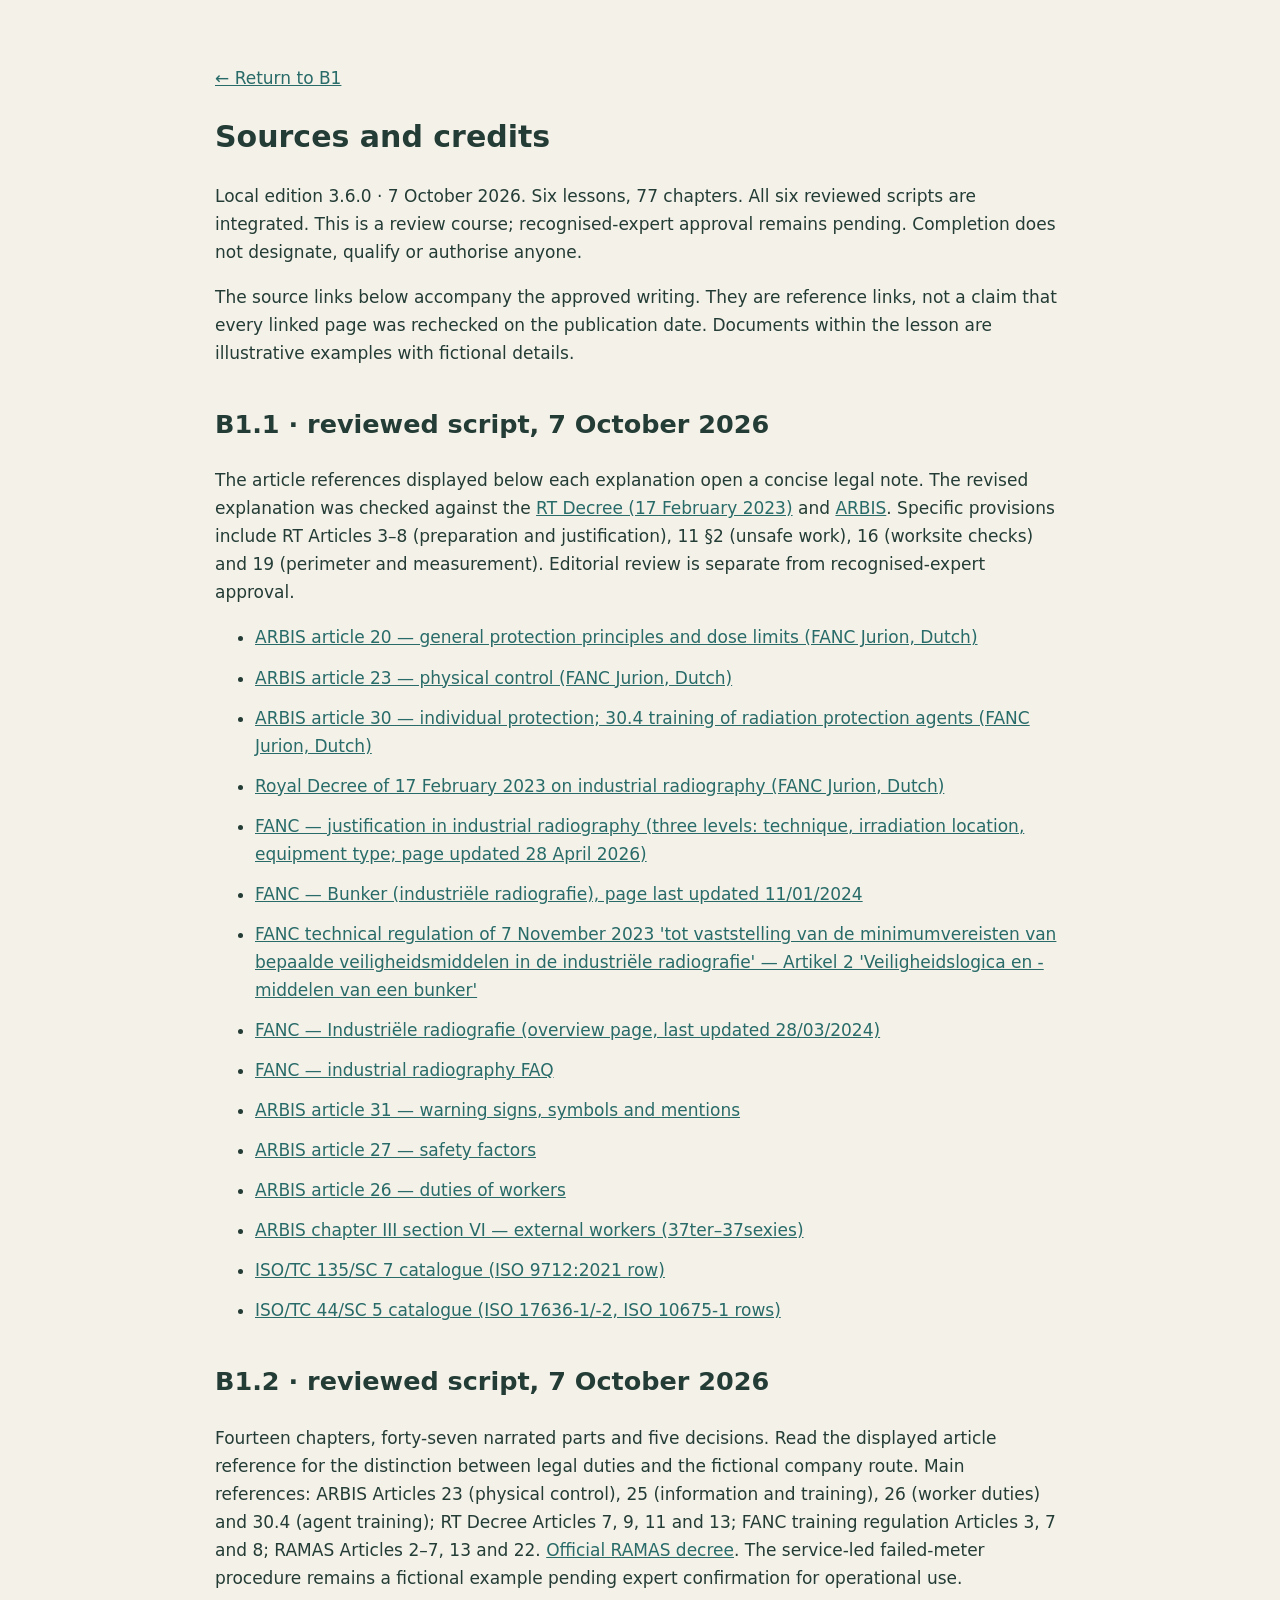
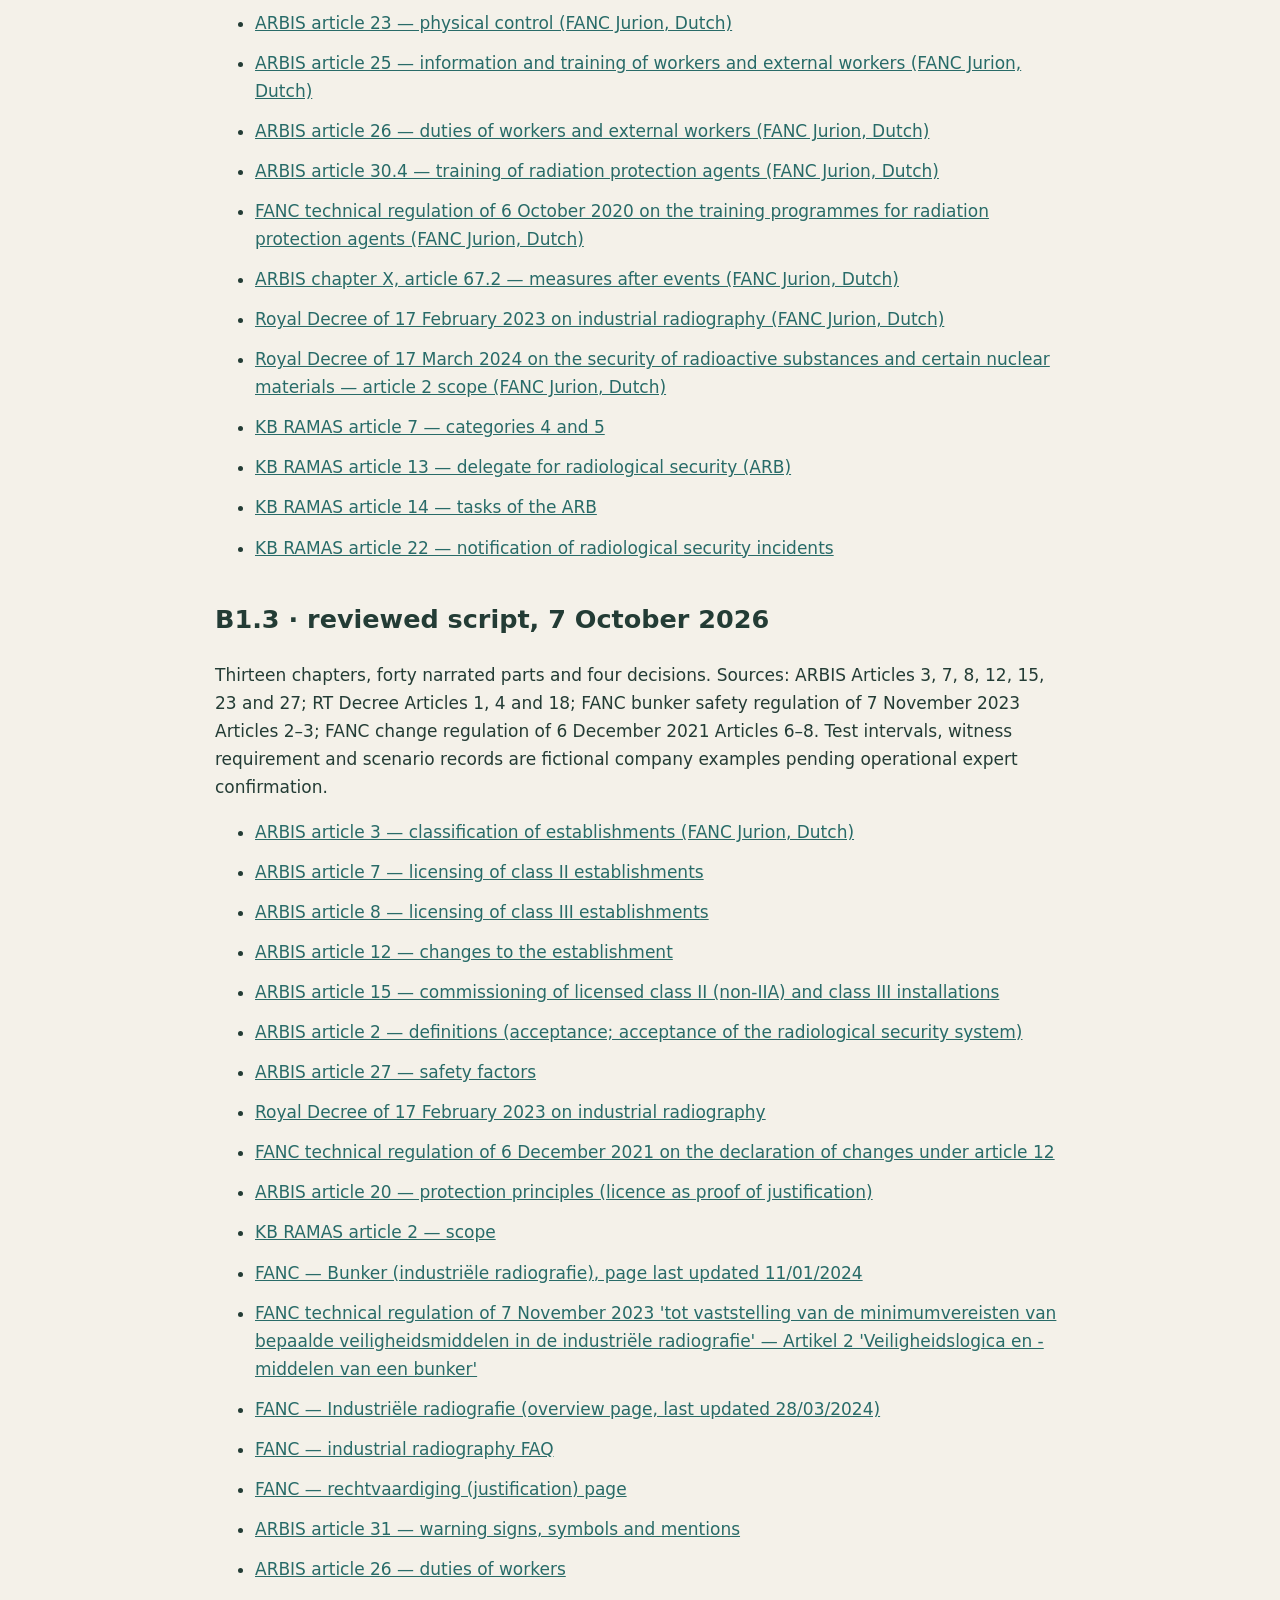
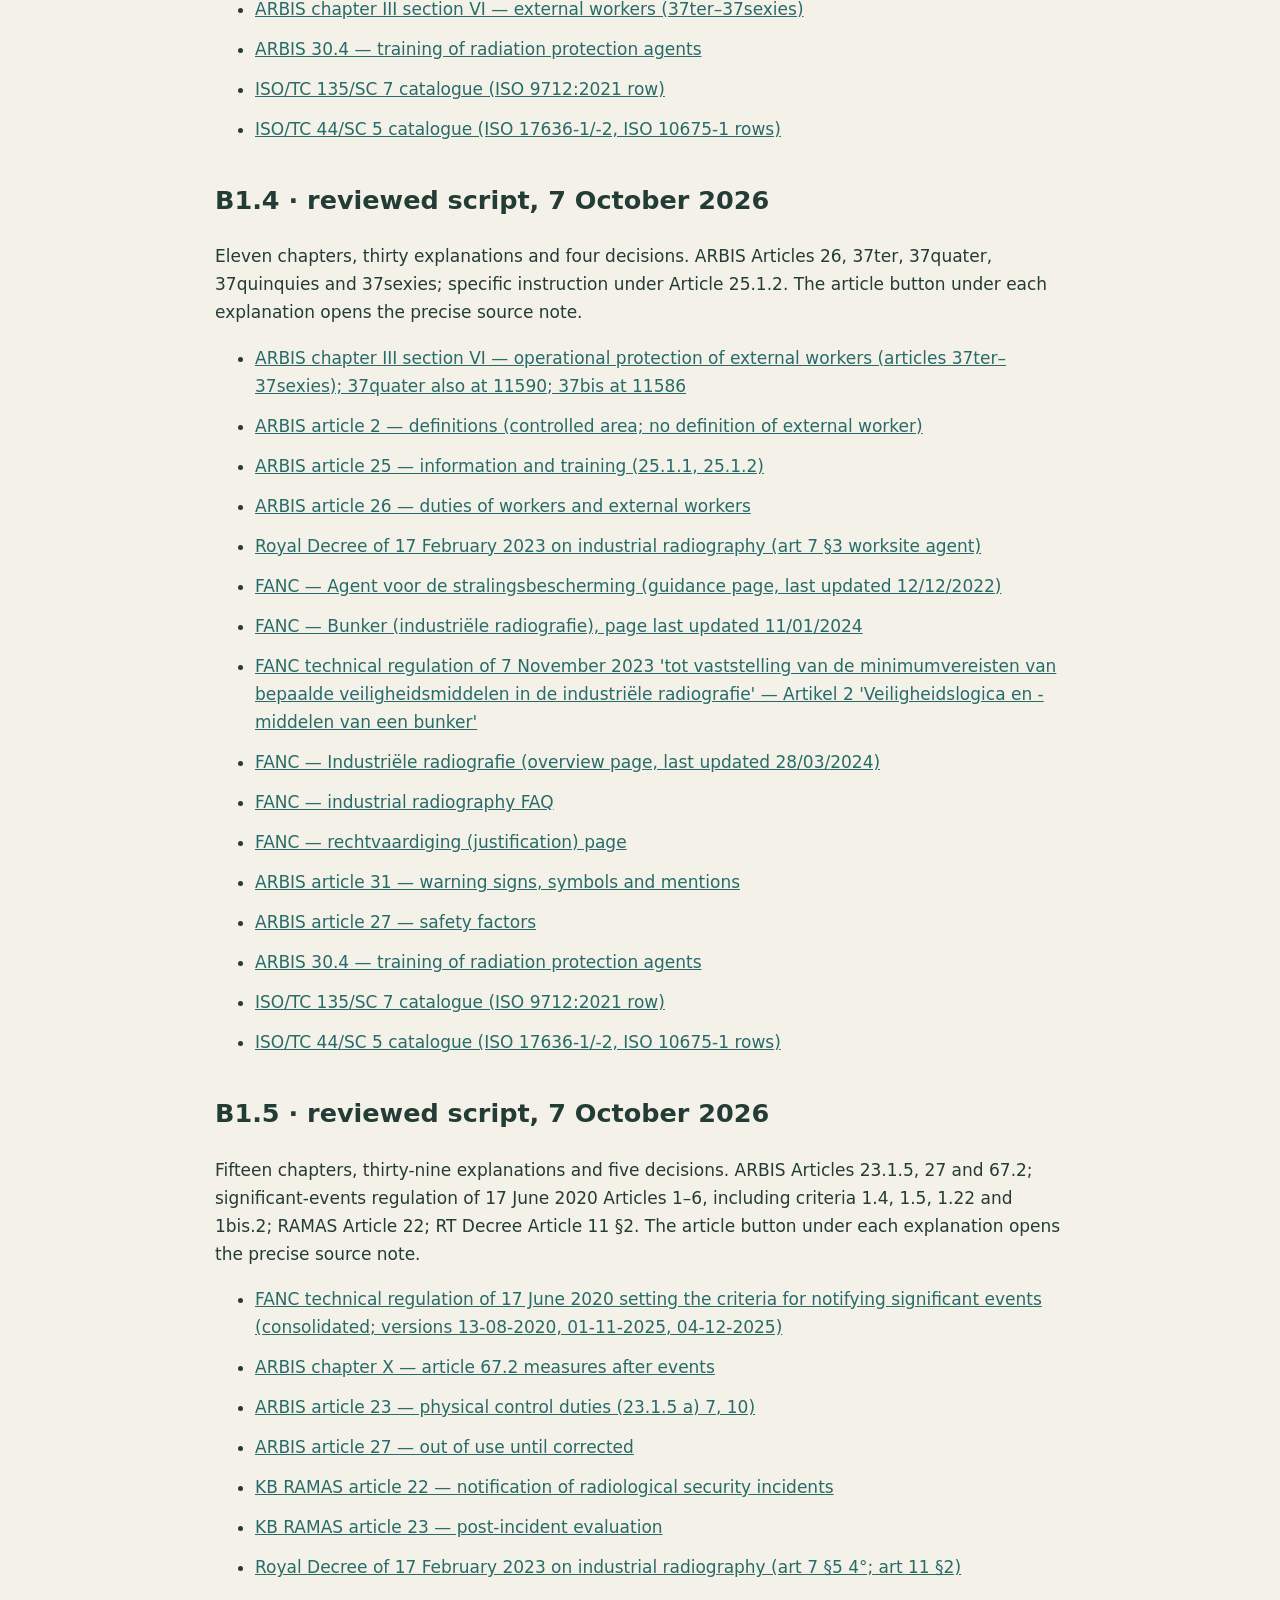
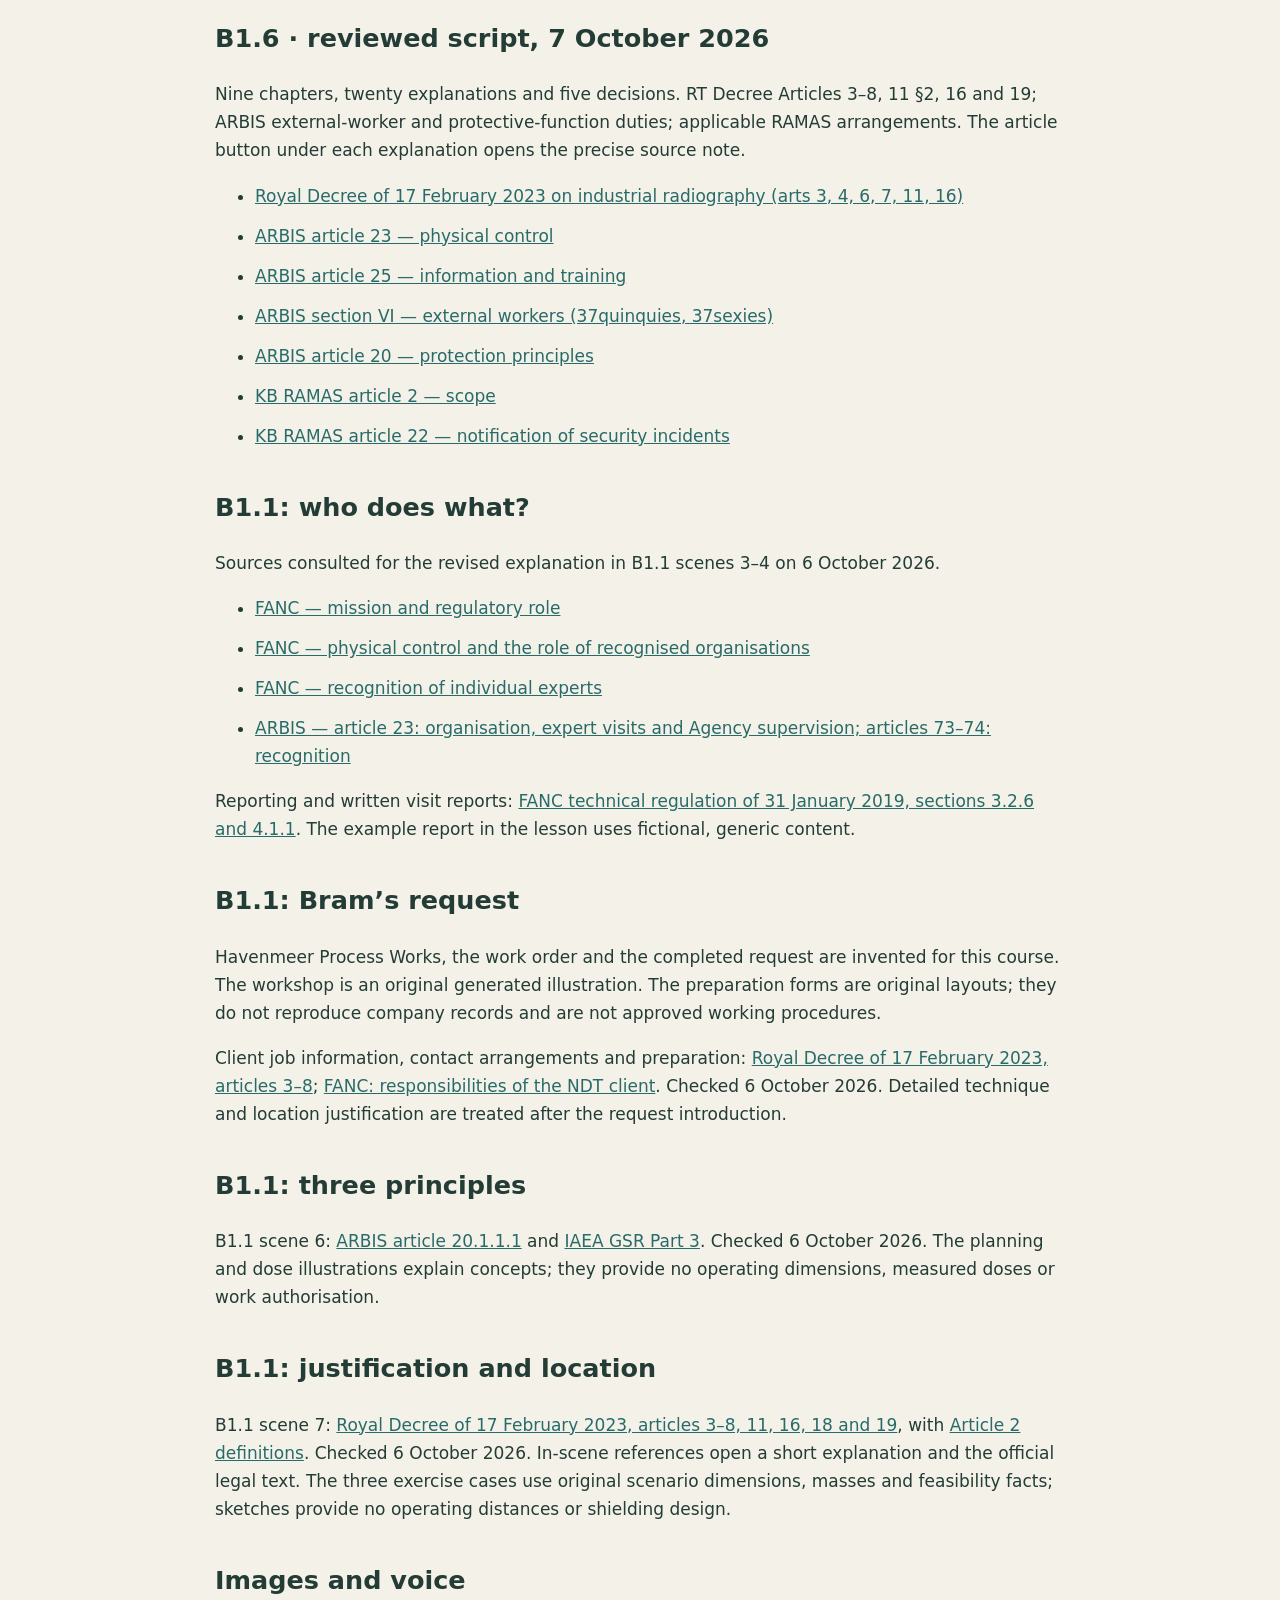
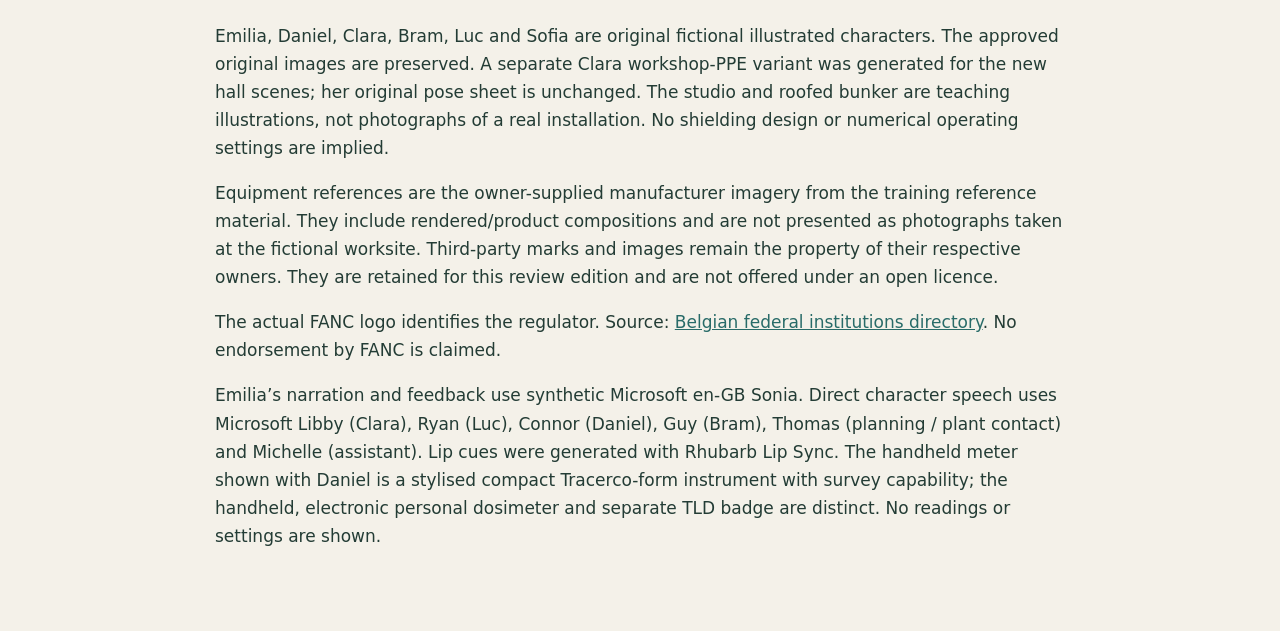
==== full-b1/sources.html @ 3a4ae995 "Publish reviewed lesson B1.1 (3.6.0-b1-reviewed-2026-10-07) with responsive player fixes and documen" ====
<!doctype html><html lang="en"><meta charset="utf-8"><meta name="viewport" content="width=device-width,initial-scale=1"><title>B1 · Sources and credits</title><style>body{font:17px/1.65 system-ui;color:#233c35;background:#f4f1e9;max-width:850px;margin:40px auto;padding:24px}a{color:#286b68}h1{font-size:30px}h2{margin-top:36px}li{margin:12px 0}</style><a href="index.html">← Return to B1</a><h1>Sources and credits</h1><p>Local edition 3.6.0 · 7 October 2026. Six lessons, 77 chapters. All six reviewed scripts are integrated. This is a review course; recognised-expert approval remains pending. Completion does not designate, qualify or authorise anyone.</p><p>The source links below accompany the approved writing. They are reference links, not a claim that every linked page was rechecked on the publication date. Documents within the lesson are illustrative examples with fictional details.</p><h2>B1.1 · reviewed script, 7 October 2026</h2><p>The article references displayed below each explanation open a concise legal note. The revised explanation was checked against the <a href="https://www.jurion.fanc.fgov.be/jurdb-consult/plainWettekstServlet?lang=nl&amp;wettekstId=32765">RT Decree (17 February 2023)</a> and <a href="https://www.jurion.fanc.fgov.be/jurdb-consult/plainWettekstServlet?lang=nl&amp;wettekstId=7460">ARBIS</a>. Specific provisions include RT Articles 3–8 (preparation and justification), 11 §2 (unsafe work), 16 (worksite checks) and 19 (perimeter and measurement). Editorial review is separate from recognised-expert approval.</p><ul><li><a href="https://www.jurion.fanc.fgov.be/jurdb-consult/plainWettekstServlet?lang=nl&amp;wettekstId=11565">ARBIS article 20 — general protection principles and dose limits (FANC Jurion, Dutch)</a></li><li><a href="https://www.jurion.fanc.fgov.be/jurdb-consult/plainWettekstServlet?lang=nl&amp;wettekstId=11569">ARBIS article 23 — physical control (FANC Jurion, Dutch)</a></li><li><a href="https://www.jurion.fanc.fgov.be/jurdb-consult/plainWettekstServlet?lang=nl&amp;wettekstId=11577">ARBIS article 30 — individual protection; 30.4 training of radiation protection agents (FANC Jurion, Dutch)</a></li><li><a href="https://www.jurion.fanc.fgov.be/jurdb-consult/plainWettekstServlet?lang=nl&amp;wettekstId=32765">Royal Decree of 17 February 2023 on industrial radiography (FANC Jurion, Dutch)</a></li><li><a href="https://fanc.fgov.be/nl/professionals/industriele-activiteiten/industriele-radiografie/rechtvaardiging">FANC — justification in industrial radiography (three levels: technique, irradiation location, equipment type; page updated 28 April 2026)</a></li><li><a href="https://fanc.fgov.be/nl/professionals/industriele-activiteiten/industriele-radiografie/bunker">FANC — Bunker (industriële radiografie), page last updated 11/01/2024</a></li><li><a href="https://www.jurion.fanc.fgov.be/jurdb-consult/plainWettekstServlet?lang=nl&amp;wettekstId=33444">FANC technical regulation of 7 November 2023 &#x27;tot vaststelling van de minimumvereisten van bepaalde veiligheidsmiddelen in de industriële radiografie&#x27; — Artikel 2 &#x27;Veiligheidslogica en -middelen van een bunker&#x27;</a></li><li><a href="https://fanc.fgov.be/nl/professionals/industriele-activiteiten/industriele-radiografie">FANC — Industriële radiografie (overview page, last updated 28/03/2024)</a></li><li><a href="https://fanc.fgov.be/nl/professionals/industriele-activiteiten/industriele-radiografie/faq">FANC — industrial radiography FAQ</a></li><li><a href="https://www.jurion.fanc.fgov.be/jurdb-consult/plainWettekstServlet?lang=nl&amp;wettekstId=11578">ARBIS article 31 — warning signs, symbols and mentions</a></li><li><a href="https://www.jurion.fanc.fgov.be/jurdb-consult/plainWettekstServlet?lang=nl&amp;wettekstId=11574">ARBIS article 27 — safety factors</a></li><li><a href="https://www.jurion.fanc.fgov.be/jurdb-consult/plainWettekstServlet?lang=nl&amp;wettekstId=11572">ARBIS article 26 — duties of workers</a></li><li><a href="https://www.jurion.fanc.fgov.be/jurdb-consult/plainWettekstServlet?lang=nl&amp;wettekstId=11588">ARBIS chapter III section VI — external workers (37ter–37sexies)</a></li><li><a href="https://www.iso.org/contents/data/committee/05/24/52432/x/catalogue/p/1/u/0/w/0/d/0">ISO/TC 135/SC 7 catalogue (ISO 9712:2021 row)</a></li><li><a href="https://www.iso.org/contents/data/committee/04/86/48620/x/catalogue/p/1/u/0/w/0/d/0">ISO/TC 44/SC 5 catalogue (ISO 17636-1/-2, ISO 10675-1 rows)</a></li></ul><h2>B1.2 · reviewed script, 7 October 2026</h2><p>Fourteen chapters, forty-seven narrated parts and five decisions. Read the displayed article reference for the distinction between legal duties and the fictional company route. Main references: ARBIS Articles 23 (physical control), 25 (information and training), 26 (worker duties) and 30.4 (agent training); RT Decree Articles 7, 9, 11 and 13; FANC training regulation Articles 3, 7 and 8; RAMAS Articles 2–7, 13 and 22. <a href="https://fanc.fgov.be/nl/documents/kb-ramas">Official RAMAS decree</a>. The service-led failed-meter procedure remains a fictional example pending expert confirmation for operational use.</p><ul><li><a href="https://www.jurion.fanc.fgov.be/jurdb-consult/plainWettekstServlet?lang=nl&amp;wettekstId=11569">ARBIS article 23 — physical control (FANC Jurion, Dutch)</a></li><li><a href="https://www.jurion.fanc.fgov.be/jurdb-consult/plainWettekstServlet?lang=nl&amp;wettekstId=11571">ARBIS article 25 — information and training of workers and external workers (FANC Jurion, Dutch)</a></li><li><a href="https://www.jurion.fanc.fgov.be/jurdb-consult/plainWettekstServlet?lang=nl&amp;wettekstId=11572">ARBIS article 26 — duties of workers and external workers (FANC Jurion, Dutch)</a></li><li><a href="https://www.jurion.fanc.fgov.be/jurdb-consult/plainWettekstServlet?lang=nl&amp;wettekstId=11577">ARBIS article 30.4 — training of radiation protection agents (FANC Jurion, Dutch)</a></li><li><a href="https://www.jurion.fanc.fgov.be/jurdb-consult/plainWettekstServlet?lang=nl&amp;wettekstId=28748">FANC technical regulation of 6 October 2020 on the training programmes for radiation protection agents (FANC Jurion, Dutch)</a></li><li><a href="https://www.jurion.fanc.fgov.be/jurdb-consult/plainWettekstServlet?lang=nl&amp;wettekstId=11630">ARBIS chapter X, article 67.2 — measures after events (FANC Jurion, Dutch)</a></li><li><a href="https://www.jurion.fanc.fgov.be/jurdb-consult/plainWettekstServlet?lang=nl&amp;wettekstId=32765">Royal Decree of 17 February 2023 on industrial radiography (FANC Jurion, Dutch)</a></li><li><a href="https://www.jurion.fanc.fgov.be/jurdb-consult/plainWettekstServlet?lang=nl&amp;wettekstId=33947">Royal Decree of 17 March 2024 on the security of radioactive substances and certain nuclear materials — article 2 scope (FANC Jurion, Dutch)</a></li><li><a href="https://www.jurion.fanc.fgov.be/jurdb-consult/plainWettekstServlet?lang=nl&amp;wettekstId=33954">KB RAMAS article 7 — categories 4 and 5</a></li><li><a href="https://www.jurion.fanc.fgov.be/jurdb-consult/plainWettekstServlet?lang=nl&amp;wettekstId=33961">KB RAMAS article 13 — delegate for radiological security (ARB)</a></li><li><a href="https://www.jurion.fanc.fgov.be/jurdb-consult/plainWettekstServlet?lang=nl&amp;wettekstId=33962">KB RAMAS article 14 — tasks of the ARB</a></li><li><a href="https://www.jurion.fanc.fgov.be/jurdb-consult/plainWettekstServlet?lang=nl&amp;wettekstId=33970">KB RAMAS article 22 — notification of radiological security incidents</a></li></ul><h2>B1.3 · reviewed script, 7 October 2026</h2><p>Thirteen chapters, forty narrated parts and four decisions. Sources: ARBIS Articles 3, 7, 8, 12, 15, 23 and 27; RT Decree Articles 1, 4 and 18; FANC bunker safety regulation of 7 November 2023 Articles 2–3; FANC change regulation of 6 December 2021 Articles 6–8. Test intervals, witness requirement and scenario records are fictional company examples pending operational expert confirmation.</p><ul><li><a href="https://www.jurion.fanc.fgov.be/jurdb-consult/plainWettekstServlet?lang=nl&amp;wettekstId=11544">ARBIS article 3 — classification of establishments (FANC Jurion, Dutch)</a></li><li><a href="https://www.jurion.fanc.fgov.be/jurdb-consult/plainWettekstServlet?lang=nl&amp;wettekstId=11550">ARBIS article 7 — licensing of class II establishments</a></li><li><a href="https://www.jurion.fanc.fgov.be/jurdb-consult/plainWettekstServlet?lang=nl&amp;wettekstId=11551">ARBIS article 8 — licensing of class III establishments</a></li><li><a href="https://www.jurion.fanc.fgov.be/jurdb-consult/plainWettekstServlet?lang=nl&amp;wettekstId=11555">ARBIS article 12 — changes to the establishment</a></li><li><a href="https://www.jurion.fanc.fgov.be/jurdb-consult/plainWettekstServlet?lang=nl&amp;wettekstId=11558">ARBIS article 15 — commissioning of licensed class II (non-IIA) and class III installations</a></li><li><a href="https://www.jurion.fanc.fgov.be/jurdb-consult/plainWettekstServlet?lang=nl&amp;wettekstId=7460">ARBIS article 2 — definitions (acceptance; acceptance of the radiological security system)</a></li><li><a href="https://www.jurion.fanc.fgov.be/jurdb-consult/plainWettekstServlet?lang=nl&amp;wettekstId=11574">ARBIS article 27 — safety factors</a></li><li><a href="https://www.jurion.fanc.fgov.be/jurdb-consult/plainWettekstServlet?lang=nl&amp;wettekstId=32765">Royal Decree of 17 February 2023 on industrial radiography</a></li><li><a href="https://www.jurion.fanc.fgov.be/jurdb-consult/plainWettekstServlet?lang=nl&amp;wettekstId=29855">FANC technical regulation of 6 December 2021 on the declaration of changes under article 12</a></li><li><a href="https://www.jurion.fanc.fgov.be/jurdb-consult/plainWettekstServlet?lang=nl&amp;wettekstId=11565">ARBIS article 20 — protection principles (licence as proof of justification)</a></li><li><a href="https://www.jurion.fanc.fgov.be/jurdb-consult/plainWettekstServlet?lang=nl&amp;wettekstId=33947">KB RAMAS article 2 — scope</a></li><li><a href="https://fanc.fgov.be/nl/professionals/industriele-activiteiten/industriele-radiografie/bunker">FANC — Bunker (industriële radiografie), page last updated 11/01/2024</a></li><li><a href="https://www.jurion.fanc.fgov.be/jurdb-consult/plainWettekstServlet?lang=nl&amp;wettekstId=33444">FANC technical regulation of 7 November 2023 &#x27;tot vaststelling van de minimumvereisten van bepaalde veiligheidsmiddelen in de industriële radiografie&#x27; — Artikel 2 &#x27;Veiligheidslogica en -middelen van een bunker&#x27;</a></li><li><a href="https://fanc.fgov.be/nl/professionals/industriele-activiteiten/industriele-radiografie">FANC — Industriële radiografie (overview page, last updated 28/03/2024)</a></li><li><a href="https://fanc.fgov.be/nl/professionals/industriele-activiteiten/industriele-radiografie/faq">FANC — industrial radiography FAQ</a></li><li><a href="https://fanc.fgov.be/nl/professionals/industriele-activiteiten/industriele-radiografie/rechtvaardiging">FANC — rechtvaardiging (justification) page</a></li><li><a href="https://www.jurion.fanc.fgov.be/jurdb-consult/plainWettekstServlet?lang=nl&amp;wettekstId=11578">ARBIS article 31 — warning signs, symbols and mentions</a></li><li><a href="https://www.jurion.fanc.fgov.be/jurdb-consult/plainWettekstServlet?lang=nl&amp;wettekstId=11572">ARBIS article 26 — duties of workers</a></li><li><a href="https://www.jurion.fanc.fgov.be/jurdb-consult/plainWettekstServlet?lang=nl&amp;wettekstId=11588">ARBIS chapter III section VI — external workers (37ter–37sexies)</a></li><li><a href="https://www.jurion.fanc.fgov.be/jurdb-consult/plainWettekstServlet?lang=nl&amp;wettekstId=11577">ARBIS 30.4 — training of radiation protection agents</a></li><li><a href="https://www.iso.org/contents/data/committee/05/24/52432/x/catalogue/p/1/u/0/w/0/d/0">ISO/TC 135/SC 7 catalogue (ISO 9712:2021 row)</a></li><li><a href="https://www.iso.org/contents/data/committee/04/86/48620/x/catalogue/p/1/u/0/w/0/d/0">ISO/TC 44/SC 5 catalogue (ISO 17636-1/-2, ISO 10675-1 rows)</a></li></ul><h2>B1.4 · reviewed script, 7 October 2026</h2><p>Eleven chapters, thirty explanations and four decisions. ARBIS Articles 26, 37ter, 37quater, 37quinquies and 37sexies; specific instruction under Article 25.1.2. The article button under each explanation opens the precise source note.</p><ul><li><a href="https://www.jurion.fanc.fgov.be/jurdb-consult/plainWettekstServlet?lang=nl&amp;wettekstId=11588">ARBIS chapter III section VI — operational protection of external workers (articles 37ter–37sexies); 37quater also at 11590; 37bis at 11586</a></li><li><a href="https://www.jurion.fanc.fgov.be/jurdb-consult/plainWettekstServlet?lang=nl&amp;wettekstId=11542">ARBIS article 2 — definitions (controlled area; no definition of external worker)</a></li><li><a href="https://www.jurion.fanc.fgov.be/jurdb-consult/plainWettekstServlet?lang=nl&amp;wettekstId=11571">ARBIS article 25 — information and training (25.1.1, 25.1.2)</a></li><li><a href="https://www.jurion.fanc.fgov.be/jurdb-consult/plainWettekstServlet?lang=nl&amp;wettekstId=11572">ARBIS article 26 — duties of workers and external workers</a></li><li><a href="https://www.jurion.fanc.fgov.be/jurdb-consult/plainWettekstServlet?lang=nl&amp;wettekstId=32765">Royal Decree of 17 February 2023 on industrial radiography (art 7 §3 worksite agent)</a></li><li><a href="https://fanc.fgov.be/nl/professionals/fysische-controle/agent-voor-de-stralingsbescherming">FANC — Agent voor de stralingsbescherming (guidance page, last updated 12/12/2022)</a></li><li><a href="https://fanc.fgov.be/nl/professionals/industriele-activiteiten/industriele-radiografie/bunker">FANC — Bunker (industriële radiografie), page last updated 11/01/2024</a></li><li><a href="https://www.jurion.fanc.fgov.be/jurdb-consult/plainWettekstServlet?lang=nl&amp;wettekstId=33444">FANC technical regulation of 7 November 2023 &#x27;tot vaststelling van de minimumvereisten van bepaalde veiligheidsmiddelen in de industriële radiografie&#x27; — Artikel 2 &#x27;Veiligheidslogica en -middelen van een bunker&#x27;</a></li><li><a href="https://fanc.fgov.be/nl/professionals/industriele-activiteiten/industriele-radiografie">FANC — Industriële radiografie (overview page, last updated 28/03/2024)</a></li><li><a href="https://fanc.fgov.be/nl/professionals/industriele-activiteiten/industriele-radiografie/faq">FANC — industrial radiography FAQ</a></li><li><a href="https://fanc.fgov.be/nl/professionals/industriele-activiteiten/industriele-radiografie/rechtvaardiging">FANC — rechtvaardiging (justification) page</a></li><li><a href="https://www.jurion.fanc.fgov.be/jurdb-consult/plainWettekstServlet?lang=nl&amp;wettekstId=11578">ARBIS article 31 — warning signs, symbols and mentions</a></li><li><a href="https://www.jurion.fanc.fgov.be/jurdb-consult/plainWettekstServlet?lang=nl&amp;wettekstId=11574">ARBIS article 27 — safety factors</a></li><li><a href="https://www.jurion.fanc.fgov.be/jurdb-consult/plainWettekstServlet?lang=nl&amp;wettekstId=11577">ARBIS 30.4 — training of radiation protection agents</a></li><li><a href="https://www.iso.org/contents/data/committee/05/24/52432/x/catalogue/p/1/u/0/w/0/d/0">ISO/TC 135/SC 7 catalogue (ISO 9712:2021 row)</a></li><li><a href="https://www.iso.org/contents/data/committee/04/86/48620/x/catalogue/p/1/u/0/w/0/d/0">ISO/TC 44/SC 5 catalogue (ISO 17636-1/-2, ISO 10675-1 rows)</a></li></ul><h2>B1.5 · reviewed script, 7 October 2026</h2><p>Fifteen chapters, thirty-nine explanations and five decisions. ARBIS Articles 23.1.5, 27 and 67.2; significant-events regulation of 17 June 2020 Articles 1–6, including criteria 1.4, 1.5, 1.22 and 1bis.2; RAMAS Article 22; RT Decree Article 11 §2. The article button under each explanation opens the precise source note.</p><ul><li><a href="https://www.jurion.fanc.fgov.be/jurdb-consult/plainWettekstServlet?lang=nl&amp;wettekstId=28646">FANC technical regulation of 17 June 2020 setting the criteria for notifying significant events (consolidated; versions 13-08-2020, 01-11-2025, 04-12-2025)</a></li><li><a href="https://www.jurion.fanc.fgov.be/jurdb-consult/plainWettekstServlet?lang=nl&amp;wettekstId=11630">ARBIS chapter X — article 67.2 measures after events</a></li><li><a href="https://www.jurion.fanc.fgov.be/jurdb-consult/plainWettekstServlet?lang=nl&amp;wettekstId=11569">ARBIS article 23 — physical control duties (23.1.5 a) 7, 10)</a></li><li><a href="https://www.jurion.fanc.fgov.be/jurdb-consult/plainWettekstServlet?lang=nl&amp;wettekstId=11574">ARBIS article 27 — out of use until corrected</a></li><li><a href="https://www.jurion.fanc.fgov.be/jurdb-consult/plainWettekstServlet?lang=nl&amp;wettekstId=33970">KB RAMAS article 22 — notification of radiological security incidents</a></li><li><a href="https://www.jurion.fanc.fgov.be/jurdb-consult/plainWettekstServlet?lang=nl&amp;wettekstId=33971">KB RAMAS article 23 — post-incident evaluation</a></li><li><a href="https://www.jurion.fanc.fgov.be/jurdb-consult/plainWettekstServlet?lang=nl&amp;wettekstId=32765">Royal Decree of 17 February 2023 on industrial radiography (art 7 §5 4°; art 11 §2)</a></li></ul><h2>B1.6 · reviewed script, 7 October 2026</h2><p>Nine chapters, twenty explanations and five decisions. RT Decree Articles 3–8, 11 §2, 16 and 19; ARBIS external-worker and protective-function duties; applicable RAMAS arrangements. The article button under each explanation opens the precise source note.</p><ul><li><a href="https://www.jurion.fanc.fgov.be/jurdb-consult/plainWettekstServlet?lang=nl&amp;wettekstId=32765">Royal Decree of 17 February 2023 on industrial radiography (arts 3, 4, 6, 7, 11, 16)</a></li><li><a href="https://www.jurion.fanc.fgov.be/jurdb-consult/plainWettekstServlet?lang=nl&amp;wettekstId=11569">ARBIS article 23 — physical control</a></li><li><a href="https://www.jurion.fanc.fgov.be/jurdb-consult/plainWettekstServlet?lang=nl&amp;wettekstId=11571">ARBIS article 25 — information and training</a></li><li><a href="https://www.jurion.fanc.fgov.be/jurdb-consult/plainWettekstServlet?lang=nl&amp;wettekstId=11588">ARBIS section VI — external workers (37quinquies, 37sexies)</a></li><li><a href="https://www.jurion.fanc.fgov.be/jurdb-consult/plainWettekstServlet?lang=nl&amp;wettekstId=11565">ARBIS article 20 — protection principles</a></li><li><a href="https://www.jurion.fanc.fgov.be/jurdb-consult/plainWettekstServlet?lang=nl&amp;wettekstId=33947">KB RAMAS article 2 — scope</a></li><li><a href="https://www.jurion.fanc.fgov.be/jurdb-consult/plainWettekstServlet?lang=nl&amp;wettekstId=33970">KB RAMAS article 22 — notification of security incidents</a></li></ul><h2>B1.1: who does what?</h2><p>Sources consulted for the revised explanation in B1.1 scenes 3–4 on 6 October 2026.</p><ul><li><a href="https://fanc.fgov.be/nl/over-ons/wie-zijn-wij">FANC — mission and regulatory role</a></li><li><a href="https://fanc.fgov.be/nl/professionals/regelgeving/fysische-controle">FANC — physical control and the role of recognised organisations</a></li><li><a href="https://fanc.fgov.be/nl/professionals/fysische-controle/deskundige-erkend-de-fysische-controle">FANC — recognition of individual experts</a></li><li><a href="https://www.jurion.fanc.fgov.be/jurdb-consult/plainWettekstServlet?lang=nl&amp;wettekstId=7460">ARBIS — article 23: organisation, expert visits and Agency supervision; articles 73–74: recognition</a></li></ul><p>Reporting and written visit reports: <a href="https://www.jurion.fanc.fgov.be/jurdb-consult/plainWettekstServlet?lang=nl&amp;wettekstId=27058">FANC technical regulation of 31 January 2019, sections 3.2.6 and 4.1.1</a>. The example report in the lesson uses fictional, generic content.</p><h2>B1.1: Bram’s request</h2><p>Havenmeer Process Works, the work order and the completed request are invented for this course. The workshop is an original generated illustration. The preparation forms are original layouts; they do not reproduce company records and are not approved working procedures.</p><p>Client job information, contact arrangements and preparation: <a href="https://www.jurion.fanc.fgov.be/jurdb-consult/plainWettekstServlet?lang=nl&amp;wettekstId=32765">Royal Decree of 17 February 2023, articles 3–8</a>; <a href="https://fanc.fgov.be/nl/professionals/industriele-activiteiten/industriele-radiografie/verantwoordelijkheden-van-de-ndo-0">FANC: responsibilities of the NDT client</a>. Checked 6 October 2026. Detailed technique and location justification are treated after the request introduction.</p><h2>B1.1: three principles</h2><p>B1.1 scene 6: <a href="https://www.jurion.fanc.fgov.be/jurdb-consult/plainWettekstServlet?lang=nl&amp;wettekstId=11565">ARBIS article 20.1.1.1</a> and <a href="https://www-pub.iaea.org/MTCD/Publications/PDF/Pub1578_web-57265295.pdf">IAEA GSR Part 3</a>. Checked 6 October 2026. The planning and dose illustrations explain concepts; they provide no operating dimensions, measured doses or work authorisation.</p><h2>B1.1: justification and location</h2><p>B1.1 scene 7: <a href="https://www.jurion.fanc.fgov.be/jurdb-consult/plainWettekstServlet?lang=nl&amp;wettekstId=32769">Royal Decree of 17 February 2023, articles 3–8, 11, 16, 18 and 19</a>, with <a href="https://www.jurion.fanc.fgov.be/jurdb-consult/plainWettekstServlet?lang=nl&amp;wettekstId=32766">Article 2 definitions</a>. Checked 6 October 2026. In-scene references open a short explanation and the official legal text. The three exercise cases use original scenario dimensions, masses and feasibility facts; sketches provide no operating distances or shielding design.</p><h2>Images and voice</h2><p>Emilia, Daniel, Clara, Bram, Luc and Sofia are original fictional illustrated characters. The approved original images are preserved. A separate Clara workshop-PPE variant was generated for the new hall scenes; her original pose sheet is unchanged. The studio and roofed bunker are teaching illustrations, not photographs of a real installation. No shielding design or numerical operating settings are implied.</p><p>Equipment references are the owner-supplied manufacturer imagery from the training reference material. They include rendered/product compositions and are not presented as photographs taken at the fictional worksite. Third-party marks and images remain the property of their respective owners. They are retained for this review edition and are not offered under an open licence.</p><p>The actual FANC logo identifies the regulator. Source: <a href="https://gdpr.belgium.be/nl/federal-institutions/federaal-agentschap-voor-nucleaire-controle">Belgian federal institutions directory</a>. No endorsement by FANC is claimed.</p><p>Emilia’s narration and feedback use synthetic Microsoft en-GB Sonia. Direct character speech uses Microsoft Libby (Clara), Ryan (Luc), Connor (Daniel), Guy (Bram), Thomas (planning / plant contact) and Michelle (assistant). Lip cues were generated with Rhubarb Lip Sync. The handheld meter shown with Daniel is a stylised compact Tracerco-form instrument with survey capability; the handheld, electronic personal dosimeter and separate TLD badge are distinct. No readings or settings are shown.</p></html>
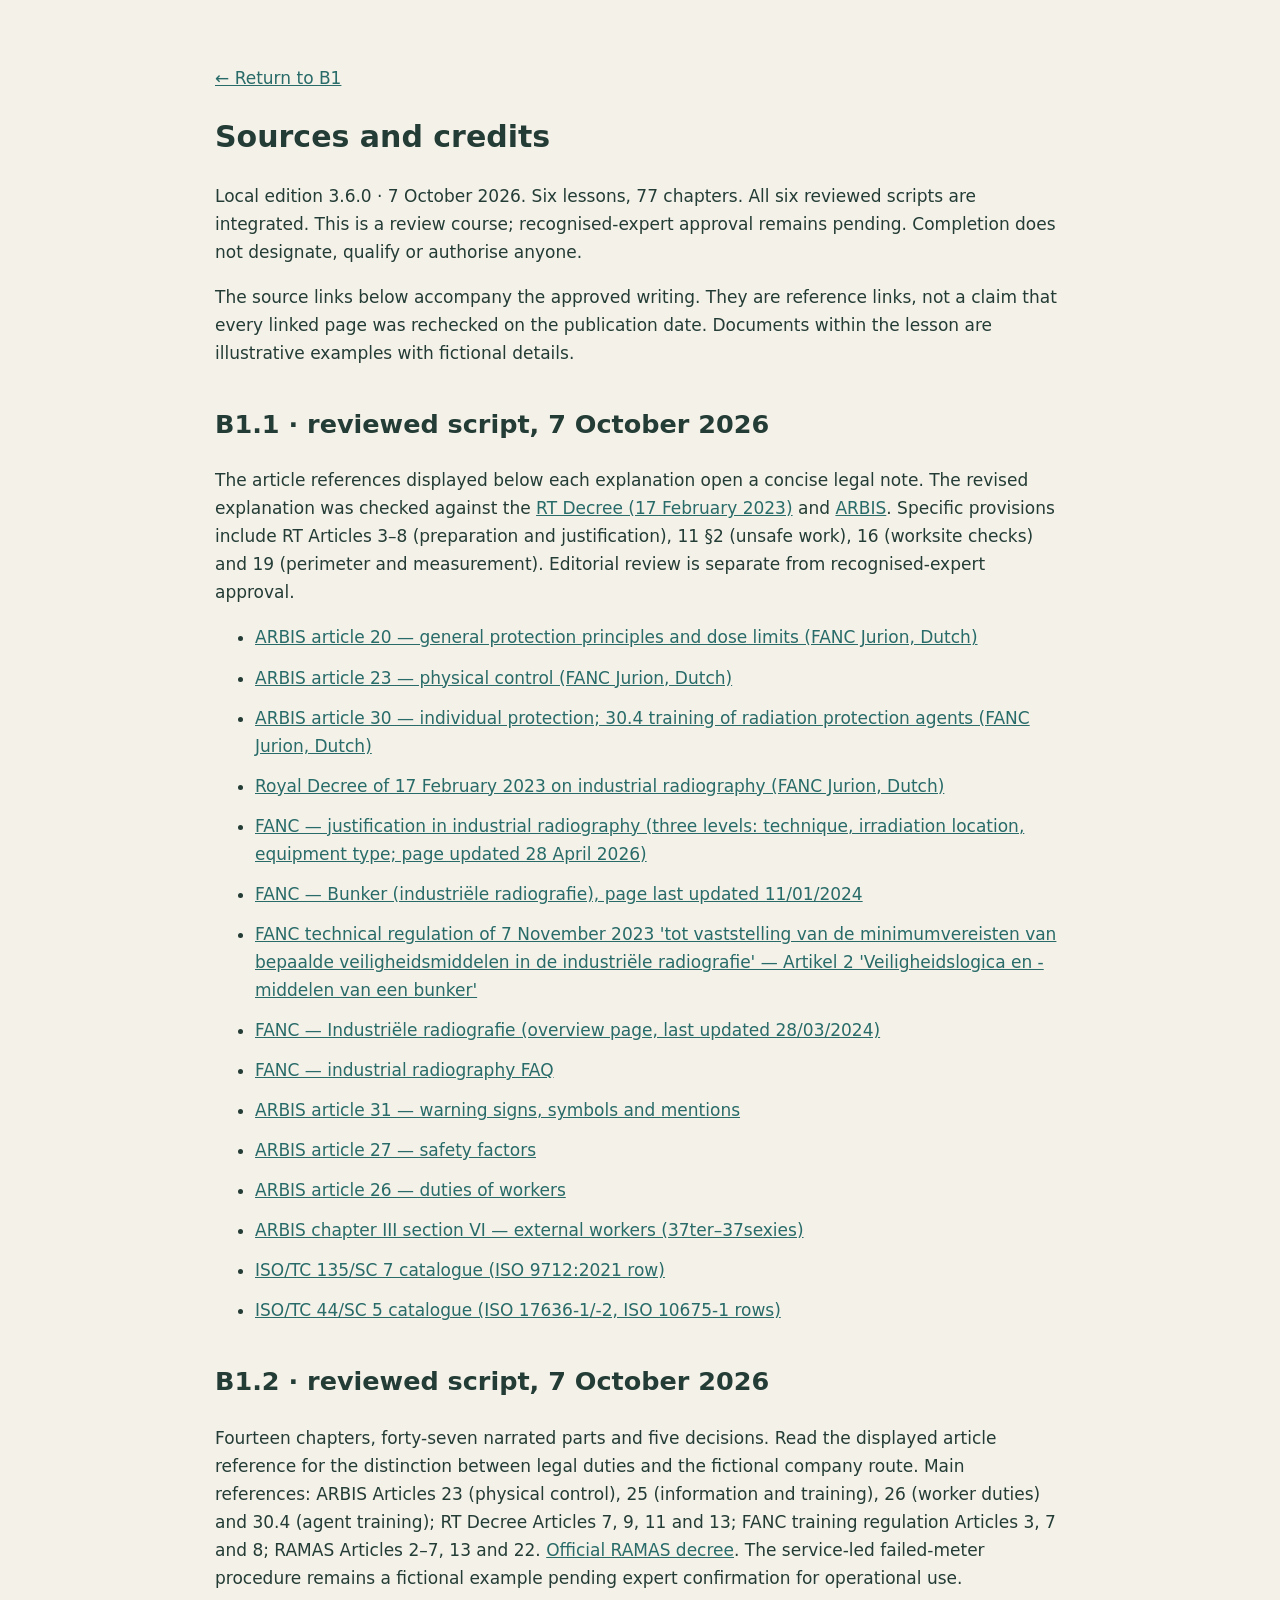
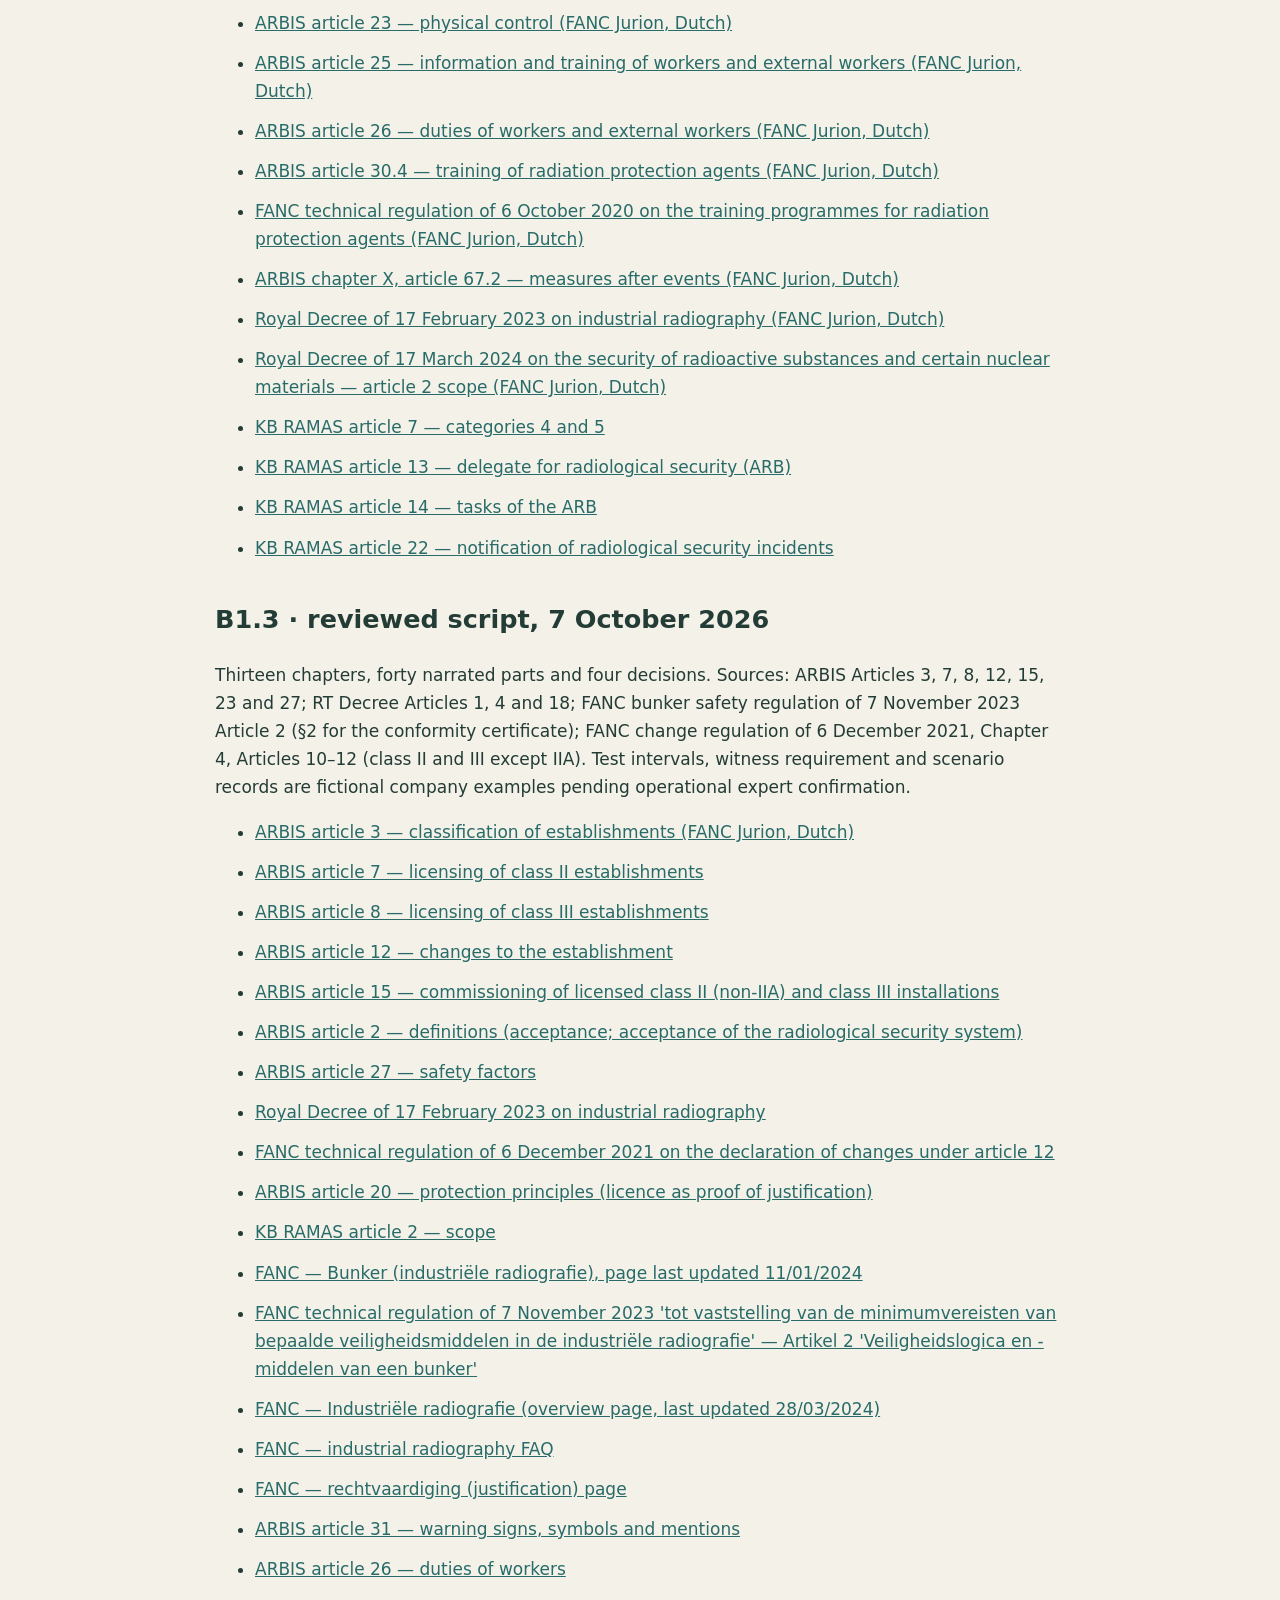
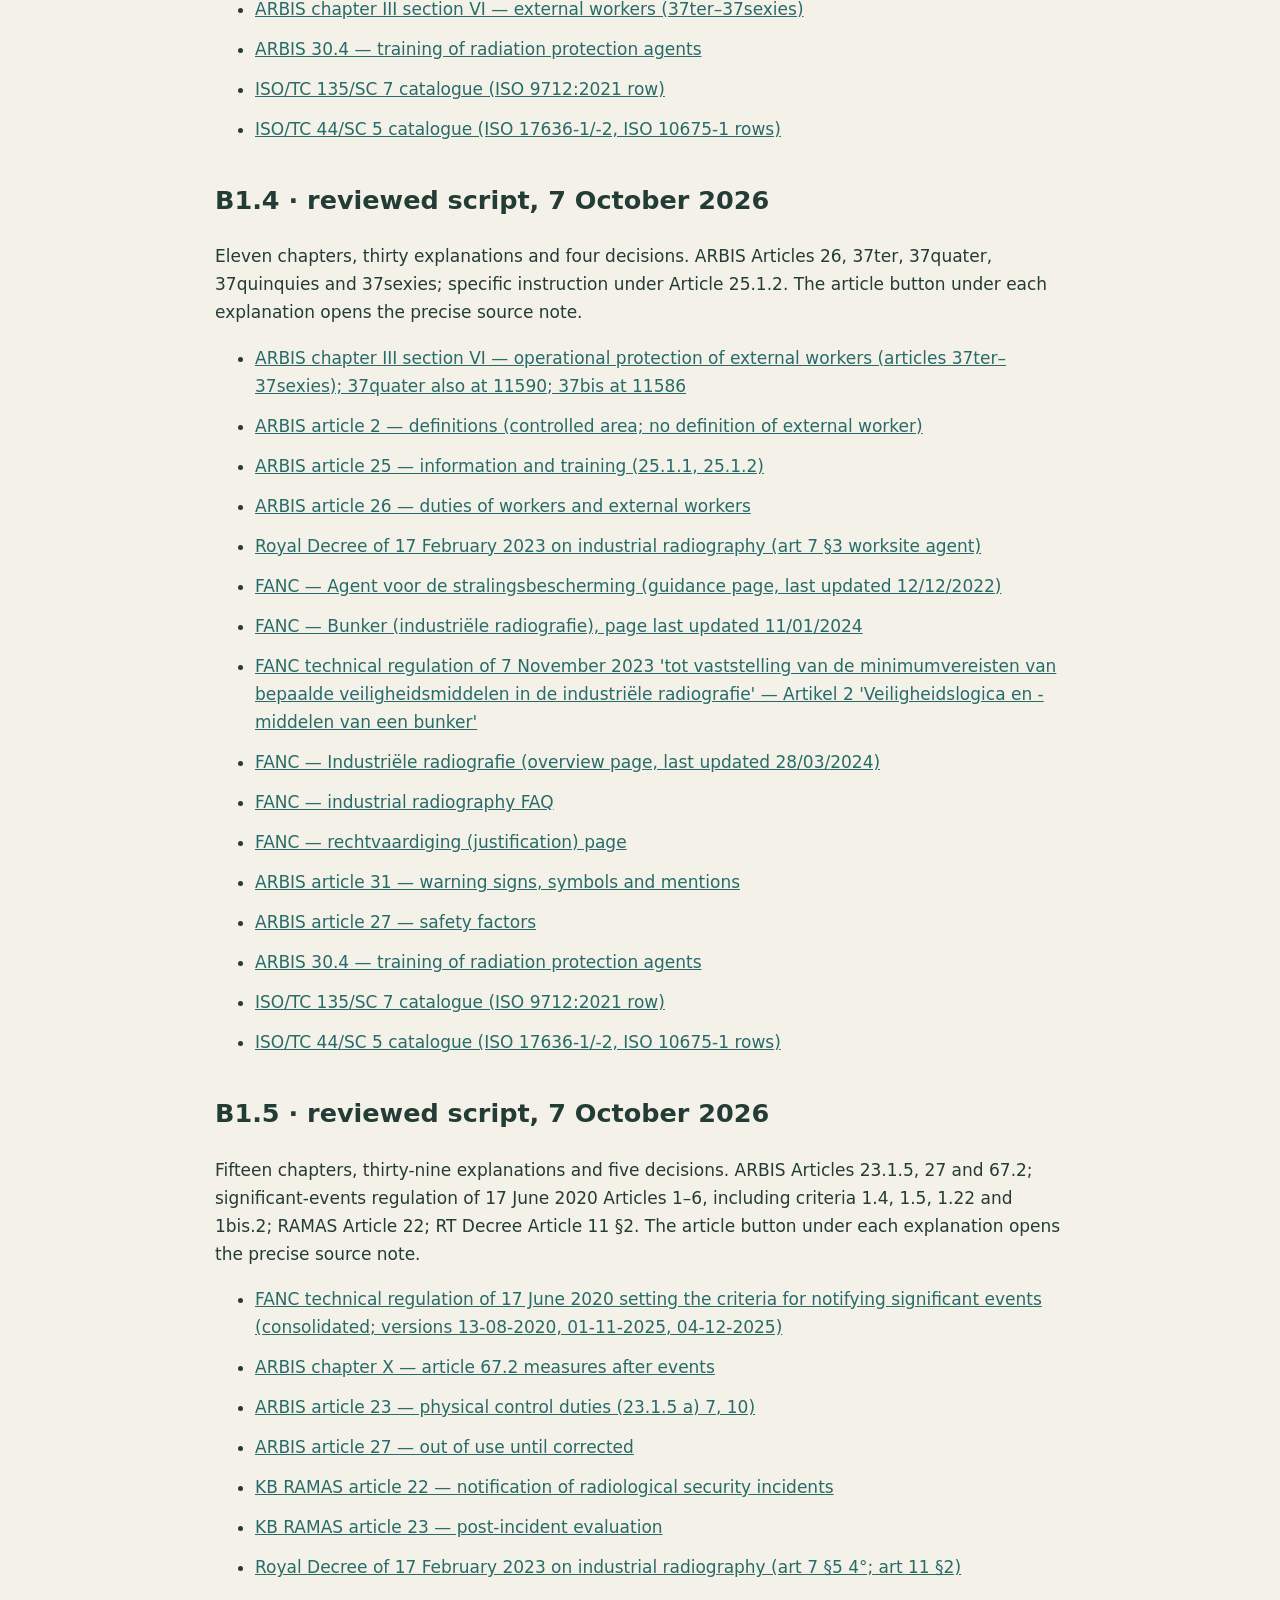
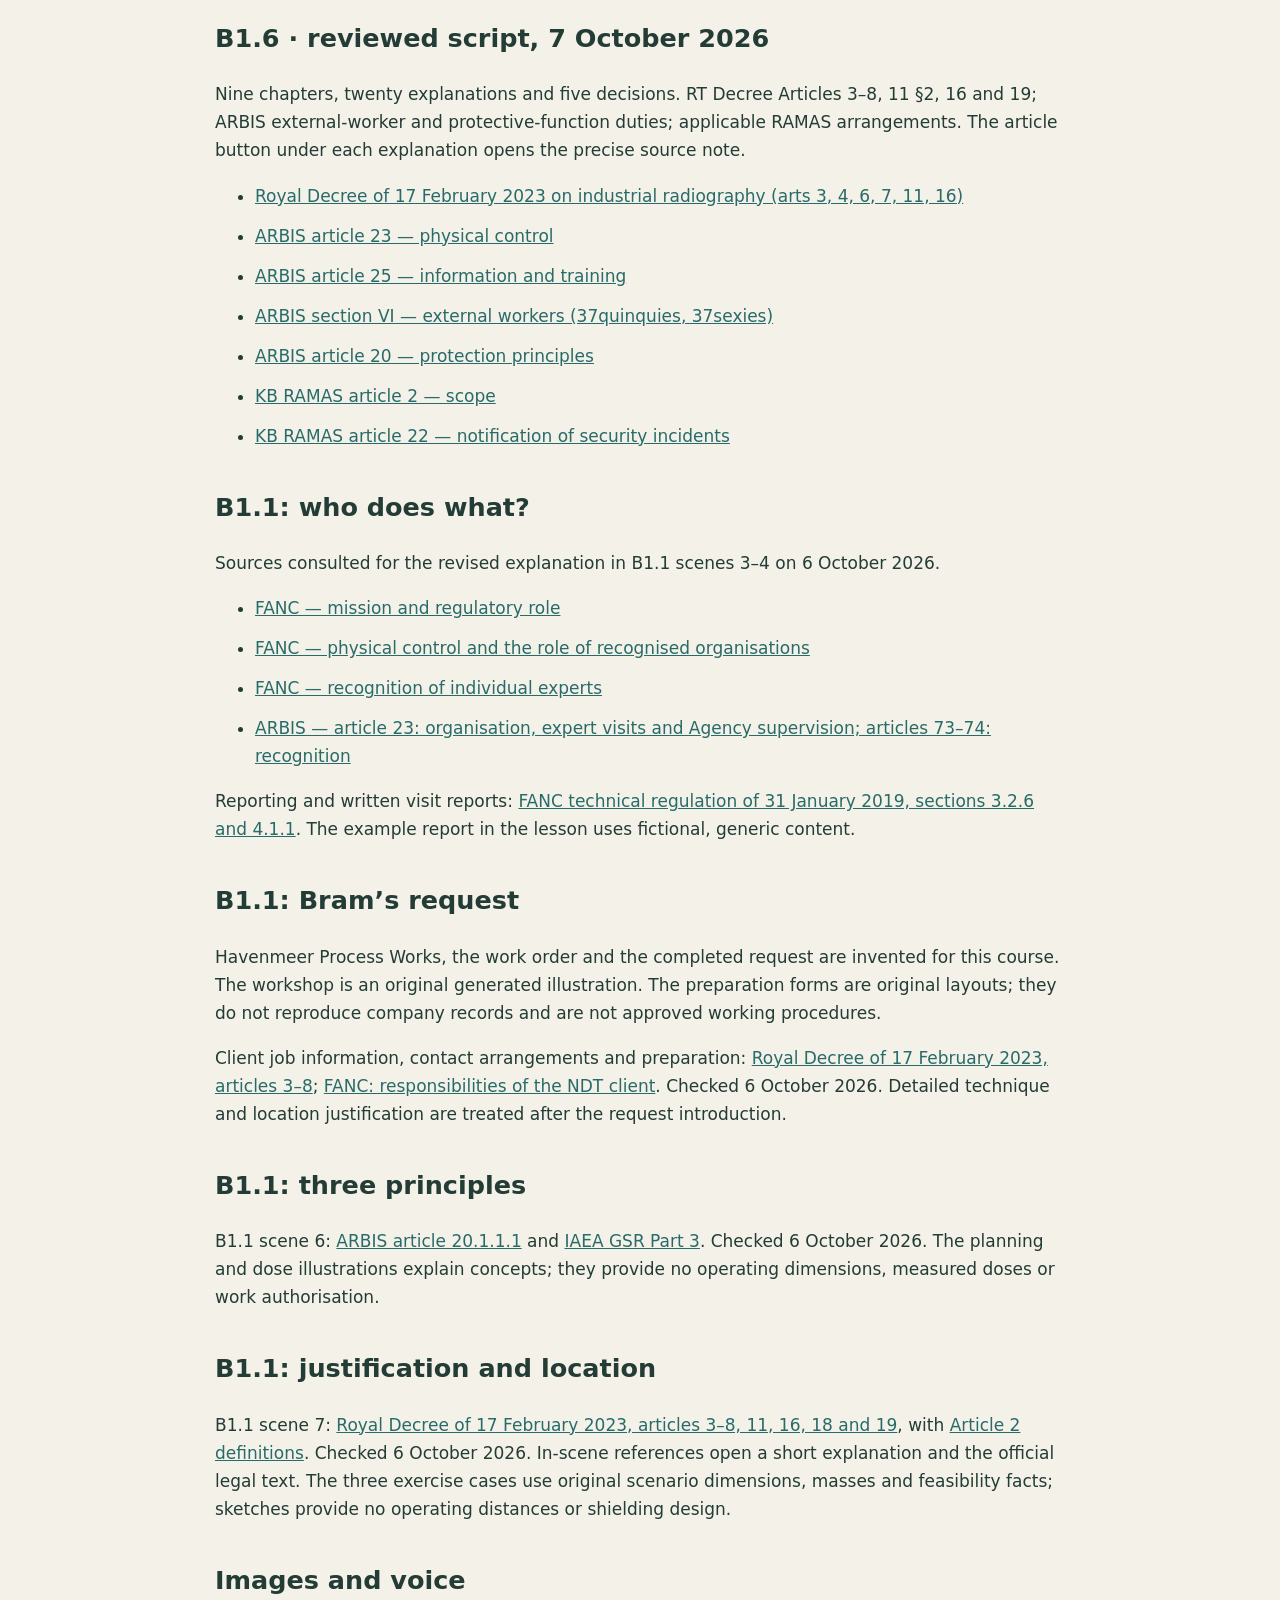
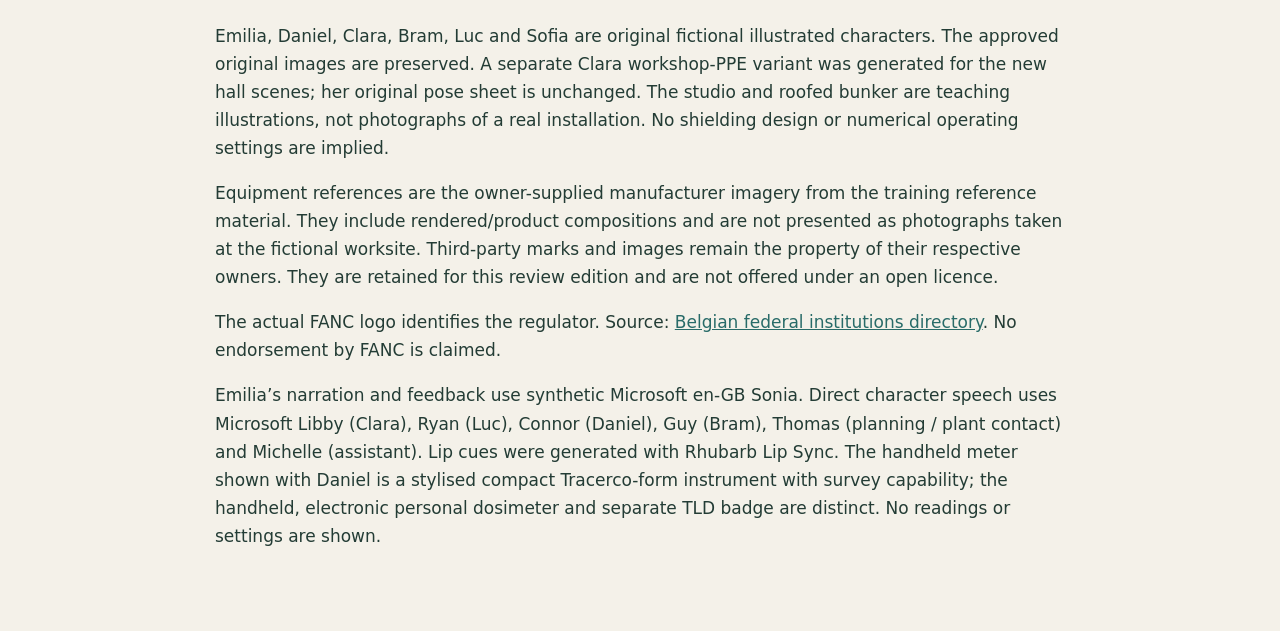
==== commit 00d5aef3: "Targeted B1 revision of 13 October 2026: 54 approved text corrections, 25 re-recorded clips - course" ====
--- a/full-b1/sources.html
+++ b/full-b1/sources.html
@@ -1,2 +1,2 @@
-<!doctype html><html lang="en"><meta charset="utf-8"><meta name="viewport" content="width=device-width,initial-scale=1"><title>B1 · Sources and credits</title><style>body{font:17px/1.65 system-ui;color:#233c35;background:#f4f1e9;max-width:850px;margin:40px auto;padding:24px}a{color:#286b68}h1{font-size:30px}h2{margin-top:36px}li{margin:12px 0}</style><a href="index.html">← Return to B1</a><h1>Sources and credits</h1><p>Local edition 3.6.0 · 7 October 2026. Six lessons, 77 chapters. All six reviewed scripts are integrated. This is a review course; recognised-expert approval remains pending. Completion does not designate, qualify or authorise anyone.</p><p>The source links below accompany the approved writing. They are reference links, not a claim that every linked page was rechecked on the publication date. Documents within the lesson are illustrative examples with fictional details.</p><h2>B1.1 · reviewed script, 7 October 2026</h2><p>The article references displayed below each explanation open a concise legal note. The revised explanation was checked against the <a href="https://www.jurion.fanc.fgov.be/jurdb-consult/plainWettekstServlet?lang=nl&amp;wettekstId=32765">RT Decree (17 February 2023)</a> and <a href="https://www.jurion.fanc.fgov.be/jurdb-consult/plainWettekstServlet?lang=nl&amp;wettekstId=7460">ARBIS</a>. Specific provisions include RT Articles 3–8 (preparation and justification), 11 §2 (unsafe work), 16 (worksite checks) and 19 (perimeter and measurement). Editorial review is separate from recognised-expert approval.</p><ul><li><a href="https://www.jurion.fanc.fgov.be/jurdb-consult/plainWettekstServlet?lang=nl&amp;wettekstId=11565">ARBIS article 20 — general protection principles and dose limits (FANC Jurion, Dutch)</a></li><li><a href="https://www.jurion.fanc.fgov.be/jurdb-consult/plainWettekstServlet?lang=nl&amp;wettekstId=11569">ARBIS article 23 — physical control (FANC Jurion, Dutch)</a></li><li><a href="https://www.jurion.fanc.fgov.be/jurdb-consult/plainWettekstServlet?lang=nl&amp;wettekstId=11577">ARBIS article 30 — individual protection; 30.4 training of radiation protection agents (FANC Jurion, Dutch)</a></li><li><a href="https://www.jurion.fanc.fgov.be/jurdb-consult/plainWettekstServlet?lang=nl&amp;wettekstId=32765">Royal Decree of 17 February 2023 on industrial radiography (FANC Jurion, Dutch)</a></li><li><a href="https://fanc.fgov.be/nl/professionals/industriele-activiteiten/industriele-radiografie/rechtvaardiging">FANC — justification in industrial radiography (three levels: technique, irradiation location, equipment type; page updated 28 April 2026)</a></li><li><a href="https://fanc.fgov.be/nl/professionals/industriele-activiteiten/industriele-radiografie/bunker">FANC — Bunker (industriële radiografie), page last updated 11/01/2024</a></li><li><a href="https://www.jurion.fanc.fgov.be/jurdb-consult/plainWettekstServlet?lang=nl&amp;wettekstId=33444">FANC technical regulation of 7 November 2023 &#x27;tot vaststelling van de minimumvereisten van bepaalde veiligheidsmiddelen in de industriële radiografie&#x27; — Artikel 2 &#x27;Veiligheidslogica en -middelen van een bunker&#x27;</a></li><li><a href="https://fanc.fgov.be/nl/professionals/industriele-activiteiten/industriele-radiografie">FANC — Industriële radiografie (overview page, last updated 28/03/2024)</a></li><li><a href="https://fanc.fgov.be/nl/professionals/industriele-activiteiten/industriele-radiografie/faq">FANC — industrial radiography FAQ</a></li><li><a href="https://www.jurion.fanc.fgov.be/jurdb-consult/plainWettekstServlet?lang=nl&amp;wettekstId=11578">ARBIS article 31 — warning signs, symbols and mentions</a></li><li><a href="https://www.jurion.fanc.fgov.be/jurdb-consult/plainWettekstServlet?lang=nl&amp;wettekstId=11574">ARBIS article 27 — safety factors</a></li><li><a href="https://www.jurion.fanc.fgov.be/jurdb-consult/plainWettekstServlet?lang=nl&amp;wettekstId=11572">ARBIS article 26 — duties of workers</a></li><li><a href="https://www.jurion.fanc.fgov.be/jurdb-consult/plainWettekstServlet?lang=nl&amp;wettekstId=11588">ARBIS chapter III section VI — external workers (37ter–37sexies)</a></li><li><a href="https://www.iso.org/contents/data/committee/05/24/52432/x/catalogue/p/1/u/0/w/0/d/0">ISO/TC 135/SC 7 catalogue (ISO 9712:2021 row)</a></li><li><a href="https://www.iso.org/contents/data/committee/04/86/48620/x/catalogue/p/1/u/0/w/0/d/0">ISO/TC 44/SC 5 catalogue (ISO 17636-1/-2, ISO 10675-1 rows)</a></li></ul><h2>B1.2 · reviewed script, 7 October 2026</h2><p>Fourteen chapters, forty-seven narrated parts and five decisions. Read the displayed article reference for the distinction between legal duties and the fictional company route. Main references: ARBIS Articles 23 (physical control), 25 (information and training), 26 (worker duties) and 30.4 (agent training); RT Decree Articles 7, 9, 11 and 13; FANC training regulation Articles 3, 7 and 8; RAMAS Articles 2–7, 13 and 22. <a href="https://fanc.fgov.be/nl/documents/kb-ramas">Official RAMAS decree</a>. The service-led failed-meter procedure remains a fictional example pending expert confirmation for operational use.</p><ul><li><a href="https://www.jurion.fanc.fgov.be/jurdb-consult/plainWettekstServlet?lang=nl&amp;wettekstId=11569">ARBIS article 23 — physical control (FANC Jurion, Dutch)</a></li><li><a href="https://www.jurion.fanc.fgov.be/jurdb-consult/plainWettekstServlet?lang=nl&amp;wettekstId=11571">ARBIS article 25 — information and training of workers and external workers (FANC Jurion, Dutch)</a></li><li><a href="https://www.jurion.fanc.fgov.be/jurdb-consult/plainWettekstServlet?lang=nl&amp;wettekstId=11572">ARBIS article 26 — duties of workers and external workers (FANC Jurion, Dutch)</a></li><li><a href="https://www.jurion.fanc.fgov.be/jurdb-consult/plainWettekstServlet?lang=nl&amp;wettekstId=11577">ARBIS article 30.4 — training of radiation protection agents (FANC Jurion, Dutch)</a></li><li><a href="https://www.jurion.fanc.fgov.be/jurdb-consult/plainWettekstServlet?lang=nl&amp;wettekstId=28748">FANC technical regulation of 6 October 2020 on the training programmes for radiation protection agents (FANC Jurion, Dutch)</a></li><li><a href="https://www.jurion.fanc.fgov.be/jurdb-consult/plainWettekstServlet?lang=nl&amp;wettekstId=11630">ARBIS chapter X, article 67.2 — measures after events (FANC Jurion, Dutch)</a></li><li><a href="https://www.jurion.fanc.fgov.be/jurdb-consult/plainWettekstServlet?lang=nl&amp;wettekstId=32765">Royal Decree of 17 February 2023 on industrial radiography (FANC Jurion, Dutch)</a></li><li><a href="https://www.jurion.fanc.fgov.be/jurdb-consult/plainWettekstServlet?lang=nl&amp;wettekstId=33947">Royal Decree of 17 March 2024 on the security of radioactive substances and certain nuclear materials — article 2 scope (FANC Jurion, Dutch)</a></li><li><a href="https://www.jurion.fanc.fgov.be/jurdb-consult/plainWettekstServlet?lang=nl&amp;wettekstId=33954">KB RAMAS article 7 — categories 4 and 5</a></li><li><a href="https://www.jurion.fanc.fgov.be/jurdb-consult/plainWettekstServlet?lang=nl&amp;wettekstId=33961">KB RAMAS article 13 — delegate for radiological security (ARB)</a></li><li><a href="https://www.jurion.fanc.fgov.be/jurdb-consult/plainWettekstServlet?lang=nl&amp;wettekstId=33962">KB RAMAS article 14 — tasks of the ARB</a></li><li><a href="https://www.jurion.fanc.fgov.be/jurdb-consult/plainWettekstServlet?lang=nl&amp;wettekstId=33970">KB RAMAS article 22 — notification of radiological security incidents</a></li></ul><h2>B1.3 · reviewed script, 7 October 2026</h2><p>Thirteen chapters, forty narrated parts and four decisions. Sources: ARBIS Articles 3, 7, 8, 12, 15, 23 and 27; RT Decree Articles 1, 4 and 18; FANC bunker safety regulation of 7 November 2023 Articles 2–3; FANC change regulation of 6 December 2021 Articles 6–8. Test intervals, witness requirement and scenario records are fictional company examples pending operational expert confirmation.</p><ul><li><a href="https://www.jurion.fanc.fgov.be/jurdb-consult/plainWettekstServlet?lang=nl&amp;wettekstId=11544">ARBIS article 3 — classification of establishments (FANC Jurion, Dutch)</a></li><li><a href="https://www.jurion.fanc.fgov.be/jurdb-consult/plainWettekstServlet?lang=nl&amp;wettekstId=11550">ARBIS article 7 — licensing of class II establishments</a></li><li><a href="https://www.jurion.fanc.fgov.be/jurdb-consult/plainWettekstServlet?lang=nl&amp;wettekstId=11551">ARBIS article 8 — licensing of class III establishments</a></li><li><a href="https://www.jurion.fanc.fgov.be/jurdb-consult/plainWettekstServlet?lang=nl&amp;wettekstId=11555">ARBIS article 12 — changes to the establishment</a></li><li><a href="https://www.jurion.fanc.fgov.be/jurdb-consult/plainWettekstServlet?lang=nl&amp;wettekstId=11558">ARBIS article 15 — commissioning of licensed class II (non-IIA) and class III installations</a></li><li><a href="https://www.jurion.fanc.fgov.be/jurdb-consult/plainWettekstServlet?lang=nl&amp;wettekstId=7460">ARBIS article 2 — definitions (acceptance; acceptance of the radiological security system)</a></li><li><a href="https://www.jurion.fanc.fgov.be/jurdb-consult/plainWettekstServlet?lang=nl&amp;wettekstId=11574">ARBIS article 27 — safety factors</a></li><li><a href="https://www.jurion.fanc.fgov.be/jurdb-consult/plainWettekstServlet?lang=nl&amp;wettekstId=32765">Royal Decree of 17 February 2023 on industrial radiography</a></li><li><a href="https://www.jurion.fanc.fgov.be/jurdb-consult/plainWettekstServlet?lang=nl&amp;wettekstId=29855">FANC technical regulation of 6 December 2021 on the declaration of changes under article 12</a></li><li><a href="https://www.jurion.fanc.fgov.be/jurdb-consult/plainWettekstServlet?lang=nl&amp;wettekstId=11565">ARBIS article 20 — protection principles (licence as proof of justification)</a></li><li><a href="https://www.jurion.fanc.fgov.be/jurdb-consult/plainWettekstServlet?lang=nl&amp;wettekstId=33947">KB RAMAS article 2 — scope</a></li><li><a href="https://fanc.fgov.be/nl/professionals/industriele-activiteiten/industriele-radiografie/bunker">FANC — Bunker (industriële radiografie), page last updated 11/01/2024</a></li><li><a href="https://www.jurion.fanc.fgov.be/jurdb-consult/plainWettekstServlet?lang=nl&amp;wettekstId=33444">FANC technical regulation of 7 November 2023 &#x27;tot vaststelling van de minimumvereisten van bepaalde veiligheidsmiddelen in de industriële radiografie&#x27; — Artikel 2 &#x27;Veiligheidslogica en -middelen van een bunker&#x27;</a></li><li><a href="https://fanc.fgov.be/nl/professionals/industriele-activiteiten/industriele-radiografie">FANC — Industriële radiografie (overview page, last updated 28/03/2024)</a></li><li><a href="https://fanc.fgov.be/nl/professionals/industriele-activiteiten/industriele-radiografie/faq">FANC — industrial radiography FAQ</a></li><li><a href="https://fanc.fgov.be/nl/professionals/industriele-activiteiten/industriele-radiografie/rechtvaardiging">FANC — rechtvaardiging (justification) page</a></li><li><a href="https://www.jurion.fanc.fgov.be/jurdb-consult/plainWettekstServlet?lang=nl&amp;wettekstId=11578">ARBIS article 31 — warning signs, symbols and mentions</a></li><li><a href="https://www.jurion.fanc.fgov.be/jurdb-consult/plainWettekstServlet?lang=nl&amp;wettekstId=11572">ARBIS article 26 — duties of workers</a></li><li><a href="https://www.jurion.fanc.fgov.be/jurdb-consult/plainWettekstServlet?lang=nl&amp;wettekstId=11588">ARBIS chapter III section VI — external workers (37ter–37sexies)</a></li><li><a href="https://www.jurion.fanc.fgov.be/jurdb-consult/plainWettekstServlet?lang=nl&amp;wettekstId=11577">ARBIS 30.4 — training of radiation protection agents</a></li><li><a href="https://www.iso.org/contents/data/committee/05/24/52432/x/catalogue/p/1/u/0/w/0/d/0">ISO/TC 135/SC 7 catalogue (ISO 9712:2021 row)</a></li><li><a href="https://www.iso.org/contents/data/committee/04/86/48620/x/catalogue/p/1/u/0/w/0/d/0">ISO/TC 44/SC 5 catalogue (ISO 17636-1/-2, ISO 10675-1 rows)</a></li></ul><h2>B1.4 · reviewed script, 7 October 2026</h2><p>Eleven chapters, thirty explanations and four decisions. ARBIS Articles 26, 37ter, 37quater, 37quinquies and 37sexies; specific instruction under Article 25.1.2. The article button under each explanation opens the precise source note.</p><ul><li><a href="https://www.jurion.fanc.fgov.be/jurdb-consult/plainWettekstServlet?lang=nl&amp;wettekstId=11588">ARBIS chapter III section VI — operational protection of external workers (articles 37ter–37sexies); 37quater also at 11590; 37bis at 11586</a></li><li><a href="https://www.jurion.fanc.fgov.be/jurdb-consult/plainWettekstServlet?lang=nl&amp;wettekstId=11542">ARBIS article 2 — definitions (controlled area; no definition of external worker)</a></li><li><a href="https://www.jurion.fanc.fgov.be/jurdb-consult/plainWettekstServlet?lang=nl&amp;wettekstId=11571">ARBIS article 25 — information and training (25.1.1, 25.1.2)</a></li><li><a href="https://www.jurion.fanc.fgov.be/jurdb-consult/plainWettekstServlet?lang=nl&amp;wettekstId=11572">ARBIS article 26 — duties of workers and external workers</a></li><li><a href="https://www.jurion.fanc.fgov.be/jurdb-consult/plainWettekstServlet?lang=nl&amp;wettekstId=32765">Royal Decree of 17 February 2023 on industrial radiography (art 7 §3 worksite agent)</a></li><li><a href="https://fanc.fgov.be/nl/professionals/fysische-controle/agent-voor-de-stralingsbescherming">FANC — Agent voor de stralingsbescherming (guidance page, last updated 12/12/2022)</a></li><li><a href="https://fanc.fgov.be/nl/professionals/industriele-activiteiten/industriele-radiografie/bunker">FANC — Bunker (industriële radiografie), page last updated 11/01/2024</a></li><li><a href="https://www.jurion.fanc.fgov.be/jurdb-consult/plainWettekstServlet?lang=nl&amp;wettekstId=33444">FANC technical regulation of 7 November 2023 &#x27;tot vaststelling van de minimumvereisten van bepaalde veiligheidsmiddelen in de industriële radiografie&#x27; — Artikel 2 &#x27;Veiligheidslogica en -middelen van een bunker&#x27;</a></li><li><a href="https://fanc.fgov.be/nl/professionals/industriele-activiteiten/industriele-radiografie">FANC — Industriële radiografie (overview page, last updated 28/03/2024)</a></li><li><a href="https://fanc.fgov.be/nl/professionals/industriele-activiteiten/industriele-radiografie/faq">FANC — industrial radiography FAQ</a></li><li><a href="https://fanc.fgov.be/nl/professionals/industriele-activiteiten/industriele-radiografie/rechtvaardiging">FANC — rechtvaardiging (justification) page</a></li><li><a href="https://www.jurion.fanc.fgov.be/jurdb-consult/plainWettekstServlet?lang=nl&amp;wettekstId=11578">ARBIS article 31 — warning signs, symbols and mentions</a></li><li><a href="https://www.jurion.fanc.fgov.be/jurdb-consult/plainWettekstServlet?lang=nl&amp;wettekstId=11574">ARBIS article 27 — safety factors</a></li><li><a href="https://www.jurion.fanc.fgov.be/jurdb-consult/plainWettekstServlet?lang=nl&amp;wettekstId=11577">ARBIS 30.4 — training of radiation protection agents</a></li><li><a href="https://www.iso.org/contents/data/committee/05/24/52432/x/catalogue/p/1/u/0/w/0/d/0">ISO/TC 135/SC 7 catalogue (ISO 9712:2021 row)</a></li><li><a href="https://www.iso.org/contents/data/committee/04/86/48620/x/catalogue/p/1/u/0/w/0/d/0">ISO/TC 44/SC 5 catalogue (ISO 17636-1/-2, ISO 10675-1 rows)</a></li></ul><h2>B1.5 · reviewed script, 7 October 2026</h2><p>Fifteen chapters, thirty-nine explanations and five decisions. ARBIS Articles 23.1.5, 27 and 67.2; significant-events regulation of 17 June 2020 Articles 1–6, including criteria 1.4, 1.5, 1.22 and 1bis.2; RAMAS Article 22; RT Decree Article 11 §2. The article button under each explanation opens the precise source note.</p><ul><li><a href="https://www.jurion.fanc.fgov.be/jurdb-consult/plainWettekstServlet?lang=nl&amp;wettekstId=28646">FANC technical regulation of 17 June 2020 setting the criteria for notifying significant events (consolidated; versions 13-08-2020, 01-11-2025, 04-12-2025)</a></li><li><a href="https://www.jurion.fanc.fgov.be/jurdb-consult/plainWettekstServlet?lang=nl&amp;wettekstId=11630">ARBIS chapter X — article 67.2 measures after events</a></li><li><a href="https://www.jurion.fanc.fgov.be/jurdb-consult/plainWettekstServlet?lang=nl&amp;wettekstId=11569">ARBIS article 23 — physical control duties (23.1.5 a) 7, 10)</a></li><li><a href="https://www.jurion.fanc.fgov.be/jurdb-consult/plainWettekstServlet?lang=nl&amp;wettekstId=11574">ARBIS article 27 — out of use until corrected</a></li><li><a href="https://www.jurion.fanc.fgov.be/jurdb-consult/plainWettekstServlet?lang=nl&amp;wettekstId=33970">KB RAMAS article 22 — notification of radiological security incidents</a></li><li><a href="https://www.jurion.fanc.fgov.be/jurdb-consult/plainWettekstServlet?lang=nl&amp;wettekstId=33971">KB RAMAS article 23 — post-incident evaluation</a></li><li><a href="https://www.jurion.fanc.fgov.be/jurdb-consult/plainWettekstServlet?lang=nl&amp;wettekstId=32765">Royal Decree of 17 February 2023 on industrial radiography (art 7 §5 4°; art 11 §2)</a></li></ul><h2>B1.6 · reviewed script, 7 October 2026</h2><p>Nine chapters, twenty explanations and five decisions. RT Decree Articles 3–8, 11 §2, 16 and 19; ARBIS external-worker and protective-function duties; applicable RAMAS arrangements. The article button under each explanation opens the precise source note.</p><ul><li><a href="https://www.jurion.fanc.fgov.be/jurdb-consult/plainWettekstServlet?lang=nl&amp;wettekstId=32765">Royal Decree of 17 February 2023 on industrial radiography (arts 3, 4, 6, 7, 11, 16)</a></li><li><a href="https://www.jurion.fanc.fgov.be/jurdb-consult/plainWettekstServlet?lang=nl&amp;wettekstId=11569">ARBIS article 23 — physical control</a></li><li><a href="https://www.jurion.fanc.fgov.be/jurdb-consult/plainWettekstServlet?lang=nl&amp;wettekstId=11571">ARBIS article 25 — information and training</a></li><li><a href="https://www.jurion.fanc.fgov.be/jurdb-consult/plainWettekstServlet?lang=nl&amp;wettekstId=11588">ARBIS section VI — external workers (37quinquies, 37sexies)</a></li><li><a href="https://www.jurion.fanc.fgov.be/jurdb-consult/plainWettekstServlet?lang=nl&amp;wettekstId=11565">ARBIS article 20 — protection principles</a></li><li><a href="https://www.jurion.fanc.fgov.be/jurdb-consult/plainWettekstServlet?lang=nl&amp;wettekstId=33947">KB RAMAS article 2 — scope</a></li><li><a href="https://www.jurion.fanc.fgov.be/jurdb-consult/plainWettekstServlet?lang=nl&amp;wettekstId=33970">KB RAMAS article 22 — notification of security incidents</a></li></ul><h2>B1.1: who does what?</h2><p>Sources consulted for the revised explanation in B1.1 scenes 3–4 on 6 October 2026.</p><ul><li><a href="https://fanc.fgov.be/nl/over-ons/wie-zijn-wij">FANC — mission and regulatory role</a></li><li><a href="https://fanc.fgov.be/nl/professionals/regelgeving/fysische-controle">FANC — physical control and the role of recognised organisations</a></li><li><a href="https://fanc.fgov.be/nl/professionals/fysische-controle/deskundige-erkend-de-fysische-controle">FANC — recognition of individual experts</a></li><li><a href="https://www.jurion.fanc.fgov.be/jurdb-consult/plainWettekstServlet?lang=nl&amp;wettekstId=7460">ARBIS — article 23: organisation, expert visits and Agency supervision; articles 73–74: recognition</a></li></ul><p>Reporting and written visit reports: <a href="https://www.jurion.fanc.fgov.be/jurdb-consult/plainWettekstServlet?lang=nl&amp;wettekstId=27058">FANC technical regulation of 31 January 2019, sections 3.2.6 and 4.1.1</a>. The example report in the lesson uses fictional, generic content.</p><h2>B1.1: Bram’s request</h2><p>Havenmeer Process Works, the work order and the completed request are invented for this course. The workshop is an original generated illustration. The preparation forms are original layouts; they do not reproduce company records and are not approved working procedures.</p><p>Client job information, contact arrangements and preparation: <a href="https://www.jurion.fanc.fgov.be/jurdb-consult/plainWettekstServlet?lang=nl&amp;wettekstId=32765">Royal Decree of 17 February 2023, articles 3–8</a>; <a href="https://fanc.fgov.be/nl/professionals/industriele-activiteiten/industriele-radiografie/verantwoordelijkheden-van-de-ndo-0">FANC: responsibilities of the NDT client</a>. Checked 6 October 2026. Detailed technique and location justification are treated after the request introduction.</p><h2>B1.1: three principles</h2><p>B1.1 scene 6: <a href="https://www.jurion.fanc.fgov.be/jurdb-consult/plainWettekstServlet?lang=nl&amp;wettekstId=11565">ARBIS article 20.1.1.1</a> and <a href="https://www-pub.iaea.org/MTCD/Publications/PDF/Pub1578_web-57265295.pdf">IAEA GSR Part 3</a>. Checked 6 October 2026. The planning and dose illustrations explain concepts; they provide no operating dimensions, measured doses or work authorisation.</p><h2>B1.1: justification and location</h2><p>B1.1 scene 7: <a href="https://www.jurion.fanc.fgov.be/jurdb-consult/plainWettekstServlet?lang=nl&amp;wettekstId=32769">Royal Decree of 17 February 2023, articles 3–8, 11, 16, 18 and 19</a>, with <a href="https://www.jurion.fanc.fgov.be/jurdb-consult/plainWettekstServlet?lang=nl&amp;wettekstId=32766">Article 2 definitions</a>. Checked 6 October 2026. In-scene references open a short explanation and the official legal text. The three exercise cases use original scenario dimensions, masses and feasibility facts; sketches provide no operating distances or shielding design.</p><h2>Images and voice</h2><p>Emilia, Daniel, Clara, Bram, Luc and Sofia are original fictional illustrated characters. The approved original images are preserved. A separate Clara workshop-PPE variant was generated for the new hall scenes; her original pose sheet is unchanged. The studio and roofed bunker are teaching illustrations, not photographs of a real installation. No shielding design or numerical operating settings are implied.</p><p>Equipment references are the owner-supplied manufacturer imagery from the training reference material. They include rendered/product compositions and are not presented as photographs taken at the fictional worksite. Third-party marks and images remain the property of their respective owners. They are retained for this review edition and are not offered under an open licence.</p><p>The actual FANC logo identifies the regulator. Source: <a href="https://gdpr.belgium.be/nl/federal-institutions/federaal-agentschap-voor-nucleaire-controle">Belgian federal institutions directory</a>. No endorsement by FANC is claimed.</p><p>Emilia’s narration and feedback use synthetic Microsoft en-GB Sonia. Direct character speech uses Microsoft Libby (Clara), Ryan (Luc), Connor (Daniel), Guy (Bram), Thomas (planning / plant contact) and Michelle (assistant). Lip cues were generated with Rhubarb Lip Sync. The handheld meter shown with Daniel is a stylised compact Tracerco-form instrument with survey capability; the handheld, electronic personal dosimeter and separate TLD badge are distinct. No readings or settings are shown.</p></html>
+<!doctype html><html lang="en"><meta charset="utf-8"><meta name="viewport" content="width=device-width,initial-scale=1"><title>B1 · Sources and credits</title><style>body{font:17px/1.65 system-ui;color:#233c35;background:#f4f1e9;max-width:850px;margin:40px auto;padding:24px}a{color:#286b68}h1{font-size:30px}h2{margin-top:36px}li{margin:12px 0}</style><a href="index.html">← Return to B1</a><h1>Sources and credits</h1><p>Local edition 3.6.0 · 7 October 2026. Six lessons, 77 chapters. All six reviewed scripts are integrated. This is a review course; recognised-expert approval remains pending. Completion does not designate, qualify or authorise anyone.</p><p>The source links below accompany the approved writing. They are reference links, not a claim that every linked page was rechecked on the publication date. Documents within the lesson are illustrative examples with fictional details.</p><h2>B1.1 · reviewed script, 7 October 2026</h2><p>The article references displayed below each explanation open a concise legal note. The revised explanation was checked against the <a href="https://www.jurion.fanc.fgov.be/jurdb-consult/plainWettekstServlet?lang=nl&amp;wettekstId=32765">RT Decree (17 February 2023)</a> and <a href="https://www.jurion.fanc.fgov.be/jurdb-consult/plainWettekstServlet?lang=nl&amp;wettekstId=7460">ARBIS</a>. Specific provisions include RT Articles 3–8 (preparation and justification), 11 §2 (unsafe work), 16 (worksite checks) and 19 (perimeter and measurement). Editorial review is separate from recognised-expert approval.</p><ul><li><a href="https://www.jurion.fanc.fgov.be/jurdb-consult/plainWettekstServlet?lang=nl&amp;wettekstId=11565">ARBIS article 20 — general protection principles and dose limits (FANC Jurion, Dutch)</a></li><li><a href="https://www.jurion.fanc.fgov.be/jurdb-consult/plainWettekstServlet?lang=nl&amp;wettekstId=11569">ARBIS article 23 — physical control (FANC Jurion, Dutch)</a></li><li><a href="https://www.jurion.fanc.fgov.be/jurdb-consult/plainWettekstServlet?lang=nl&amp;wettekstId=11577">ARBIS article 30 — individual protection; 30.4 training of radiation protection agents (FANC Jurion, Dutch)</a></li><li><a href="https://www.jurion.fanc.fgov.be/jurdb-consult/plainWettekstServlet?lang=nl&amp;wettekstId=32765">Royal Decree of 17 February 2023 on industrial radiography (FANC Jurion, Dutch)</a></li><li><a href="https://fanc.fgov.be/nl/professionals/industriele-activiteiten/industriele-radiografie/rechtvaardiging">FANC — justification in industrial radiography (three levels: technique, irradiation location, equipment type; page updated 28 April 2026)</a></li><li><a href="https://fanc.fgov.be/nl/professionals/industriele-activiteiten/industriele-radiografie/bunker">FANC — Bunker (industriële radiografie), page last updated 11/01/2024</a></li><li><a href="https://www.jurion.fanc.fgov.be/jurdb-consult/plainWettekstServlet?lang=nl&amp;wettekstId=33444">FANC technical regulation of 7 November 2023 &#x27;tot vaststelling van de minimumvereisten van bepaalde veiligheidsmiddelen in de industriële radiografie&#x27; — Artikel 2 &#x27;Veiligheidslogica en -middelen van een bunker&#x27;</a></li><li><a href="https://fanc.fgov.be/nl/professionals/industriele-activiteiten/industriele-radiografie">FANC — Industriële radiografie (overview page, last updated 28/03/2024)</a></li><li><a href="https://fanc.fgov.be/nl/professionals/industriele-activiteiten/industriele-radiografie/faq">FANC — industrial radiography FAQ</a></li><li><a href="https://www.jurion.fanc.fgov.be/jurdb-consult/plainWettekstServlet?lang=nl&amp;wettekstId=11578">ARBIS article 31 — warning signs, symbols and mentions</a></li><li><a href="https://www.jurion.fanc.fgov.be/jurdb-consult/plainWettekstServlet?lang=nl&amp;wettekstId=11574">ARBIS article 27 — safety factors</a></li><li><a href="https://www.jurion.fanc.fgov.be/jurdb-consult/plainWettekstServlet?lang=nl&amp;wettekstId=11572">ARBIS article 26 — duties of workers</a></li><li><a href="https://www.jurion.fanc.fgov.be/jurdb-consult/plainWettekstServlet?lang=nl&amp;wettekstId=11588">ARBIS chapter III section VI — external workers (37ter–37sexies)</a></li><li><a href="https://www.iso.org/contents/data/committee/05/24/52432/x/catalogue/p/1/u/0/w/0/d/0">ISO/TC 135/SC 7 catalogue (ISO 9712:2021 row)</a></li><li><a href="https://www.iso.org/contents/data/committee/04/86/48620/x/catalogue/p/1/u/0/w/0/d/0">ISO/TC 44/SC 5 catalogue (ISO 17636-1/-2, ISO 10675-1 rows)</a></li></ul><h2>B1.2 · reviewed script, 7 October 2026</h2><p>Fourteen chapters, forty-seven narrated parts and five decisions. Read the displayed article reference for the distinction between legal duties and the fictional company route. Main references: ARBIS Articles 23 (physical control), 25 (information and training), 26 (worker duties) and 30.4 (agent training); RT Decree Articles 7, 9, 11 and 13; FANC training regulation Articles 3, 7 and 8; RAMAS Articles 2–7, 13 and 22. <a href="https://fanc.fgov.be/nl/documents/kb-ramas">Official RAMAS decree</a>. The service-led failed-meter procedure remains a fictional example pending expert confirmation for operational use.</p><ul><li><a href="https://www.jurion.fanc.fgov.be/jurdb-consult/plainWettekstServlet?lang=nl&amp;wettekstId=11569">ARBIS article 23 — physical control (FANC Jurion, Dutch)</a></li><li><a href="https://www.jurion.fanc.fgov.be/jurdb-consult/plainWettekstServlet?lang=nl&amp;wettekstId=11571">ARBIS article 25 — information and training of workers and external workers (FANC Jurion, Dutch)</a></li><li><a href="https://www.jurion.fanc.fgov.be/jurdb-consult/plainWettekstServlet?lang=nl&amp;wettekstId=11572">ARBIS article 26 — duties of workers and external workers (FANC Jurion, Dutch)</a></li><li><a href="https://www.jurion.fanc.fgov.be/jurdb-consult/plainWettekstServlet?lang=nl&amp;wettekstId=11577">ARBIS article 30.4 — training of radiation protection agents (FANC Jurion, Dutch)</a></li><li><a href="https://www.jurion.fanc.fgov.be/jurdb-consult/plainWettekstServlet?lang=nl&amp;wettekstId=28748">FANC technical regulation of 6 October 2020 on the training programmes for radiation protection agents (FANC Jurion, Dutch)</a></li><li><a href="https://www.jurion.fanc.fgov.be/jurdb-consult/plainWettekstServlet?lang=nl&amp;wettekstId=11630">ARBIS chapter X, article 67.2 — measures after events (FANC Jurion, Dutch)</a></li><li><a href="https://www.jurion.fanc.fgov.be/jurdb-consult/plainWettekstServlet?lang=nl&amp;wettekstId=32765">Royal Decree of 17 February 2023 on industrial radiography (FANC Jurion, Dutch)</a></li><li><a href="https://www.jurion.fanc.fgov.be/jurdb-consult/plainWettekstServlet?lang=nl&amp;wettekstId=33947">Royal Decree of 17 March 2024 on the security of radioactive substances and certain nuclear materials — article 2 scope (FANC Jurion, Dutch)</a></li><li><a href="https://www.jurion.fanc.fgov.be/jurdb-consult/plainWettekstServlet?lang=nl&amp;wettekstId=33954">KB RAMAS article 7 — categories 4 and 5</a></li><li><a href="https://www.jurion.fanc.fgov.be/jurdb-consult/plainWettekstServlet?lang=nl&amp;wettekstId=33961">KB RAMAS article 13 — delegate for radiological security (ARB)</a></li><li><a href="https://www.jurion.fanc.fgov.be/jurdb-consult/plainWettekstServlet?lang=nl&amp;wettekstId=33962">KB RAMAS article 14 — tasks of the ARB</a></li><li><a href="https://www.jurion.fanc.fgov.be/jurdb-consult/plainWettekstServlet?lang=nl&amp;wettekstId=33970">KB RAMAS article 22 — notification of radiological security incidents</a></li></ul><h2>B1.3 · reviewed script, 7 October 2026</h2><p>Thirteen chapters, forty narrated parts and four decisions. Sources: ARBIS Articles 3, 7, 8, 12, 15, 23 and 27; RT Decree Articles 1, 4 and 18; FANC bunker safety regulation of 7 November 2023 Article 2 (§2 for the conformity certificate); FANC change regulation of 6 December 2021, Chapter 4, Articles 10–12 (class II and III except IIA). Test intervals, witness requirement and scenario records are fictional company examples pending operational expert confirmation.</p><ul><li><a href="https://www.jurion.fanc.fgov.be/jurdb-consult/plainWettekstServlet?lang=nl&amp;wettekstId=11544">ARBIS article 3 — classification of establishments (FANC Jurion, Dutch)</a></li><li><a href="https://www.jurion.fanc.fgov.be/jurdb-consult/plainWettekstServlet?lang=nl&amp;wettekstId=11550">ARBIS article 7 — licensing of class II establishments</a></li><li><a href="https://www.jurion.fanc.fgov.be/jurdb-consult/plainWettekstServlet?lang=nl&amp;wettekstId=11551">ARBIS article 8 — licensing of class III establishments</a></li><li><a href="https://www.jurion.fanc.fgov.be/jurdb-consult/plainWettekstServlet?lang=nl&amp;wettekstId=11555">ARBIS article 12 — changes to the establishment</a></li><li><a href="https://www.jurion.fanc.fgov.be/jurdb-consult/plainWettekstServlet?lang=nl&amp;wettekstId=11558">ARBIS article 15 — commissioning of licensed class II (non-IIA) and class III installations</a></li><li><a href="https://www.jurion.fanc.fgov.be/jurdb-consult/plainWettekstServlet?lang=nl&amp;wettekstId=7460">ARBIS article 2 — definitions (acceptance; acceptance of the radiological security system)</a></li><li><a href="https://www.jurion.fanc.fgov.be/jurdb-consult/plainWettekstServlet?lang=nl&amp;wettekstId=11574">ARBIS article 27 — safety factors</a></li><li><a href="https://www.jurion.fanc.fgov.be/jurdb-consult/plainWettekstServlet?lang=nl&amp;wettekstId=32765">Royal Decree of 17 February 2023 on industrial radiography</a></li><li><a href="https://www.jurion.fanc.fgov.be/jurdb-consult/plainWettekstServlet?lang=nl&amp;wettekstId=29855">FANC technical regulation of 6 December 2021 on the declaration of changes under article 12</a></li><li><a href="https://www.jurion.fanc.fgov.be/jurdb-consult/plainWettekstServlet?lang=nl&amp;wettekstId=11565">ARBIS article 20 — protection principles (licence as proof of justification)</a></li><li><a href="https://www.jurion.fanc.fgov.be/jurdb-consult/plainWettekstServlet?lang=nl&amp;wettekstId=33947">KB RAMAS article 2 — scope</a></li><li><a href="https://fanc.fgov.be/nl/professionals/industriele-activiteiten/industriele-radiografie/bunker">FANC — Bunker (industriële radiografie), page last updated 11/01/2024</a></li><li><a href="https://www.jurion.fanc.fgov.be/jurdb-consult/plainWettekstServlet?lang=nl&amp;wettekstId=33444">FANC technical regulation of 7 November 2023 &#x27;tot vaststelling van de minimumvereisten van bepaalde veiligheidsmiddelen in de industriële radiografie&#x27; — Artikel 2 &#x27;Veiligheidslogica en -middelen van een bunker&#x27;</a></li><li><a href="https://fanc.fgov.be/nl/professionals/industriele-activiteiten/industriele-radiografie">FANC — Industriële radiografie (overview page, last updated 28/03/2024)</a></li><li><a href="https://fanc.fgov.be/nl/professionals/industriele-activiteiten/industriele-radiografie/faq">FANC — industrial radiography FAQ</a></li><li><a href="https://fanc.fgov.be/nl/professionals/industriele-activiteiten/industriele-radiografie/rechtvaardiging">FANC — rechtvaardiging (justification) page</a></li><li><a href="https://www.jurion.fanc.fgov.be/jurdb-consult/plainWettekstServlet?lang=nl&amp;wettekstId=11578">ARBIS article 31 — warning signs, symbols and mentions</a></li><li><a href="https://www.jurion.fanc.fgov.be/jurdb-consult/plainWettekstServlet?lang=nl&amp;wettekstId=11572">ARBIS article 26 — duties of workers</a></li><li><a href="https://www.jurion.fanc.fgov.be/jurdb-consult/plainWettekstServlet?lang=nl&amp;wettekstId=11588">ARBIS chapter III section VI — external workers (37ter–37sexies)</a></li><li><a href="https://www.jurion.fanc.fgov.be/jurdb-consult/plainWettekstServlet?lang=nl&amp;wettekstId=11577">ARBIS 30.4 — training of radiation protection agents</a></li><li><a href="https://www.iso.org/contents/data/committee/05/24/52432/x/catalogue/p/1/u/0/w/0/d/0">ISO/TC 135/SC 7 catalogue (ISO 9712:2021 row)</a></li><li><a href="https://www.iso.org/contents/data/committee/04/86/48620/x/catalogue/p/1/u/0/w/0/d/0">ISO/TC 44/SC 5 catalogue (ISO 17636-1/-2, ISO 10675-1 rows)</a></li></ul><h2>B1.4 · reviewed script, 7 October 2026</h2><p>Eleven chapters, thirty explanations and four decisions. ARBIS Articles 26, 37ter, 37quater, 37quinquies and 37sexies; specific instruction under Article 25.1.2. The article button under each explanation opens the precise source note.</p><ul><li><a href="https://www.jurion.fanc.fgov.be/jurdb-consult/plainWettekstServlet?lang=nl&amp;wettekstId=11588">ARBIS chapter III section VI — operational protection of external workers (articles 37ter–37sexies); 37quater also at 11590; 37bis at 11586</a></li><li><a href="https://www.jurion.fanc.fgov.be/jurdb-consult/plainWettekstServlet?lang=nl&amp;wettekstId=11542">ARBIS article 2 — definitions (controlled area; no definition of external worker)</a></li><li><a href="https://www.jurion.fanc.fgov.be/jurdb-consult/plainWettekstServlet?lang=nl&amp;wettekstId=11571">ARBIS article 25 — information and training (25.1.1, 25.1.2)</a></li><li><a href="https://www.jurion.fanc.fgov.be/jurdb-consult/plainWettekstServlet?lang=nl&amp;wettekstId=11572">ARBIS article 26 — duties of workers and external workers</a></li><li><a href="https://www.jurion.fanc.fgov.be/jurdb-consult/plainWettekstServlet?lang=nl&amp;wettekstId=32765">Royal Decree of 17 February 2023 on industrial radiography (art 7 §3 worksite agent)</a></li><li><a href="https://fanc.fgov.be/nl/professionals/fysische-controle/agent-voor-de-stralingsbescherming">FANC — Agent voor de stralingsbescherming (guidance page, last updated 12/12/2022)</a></li><li><a href="https://fanc.fgov.be/nl/professionals/industriele-activiteiten/industriele-radiografie/bunker">FANC — Bunker (industriële radiografie), page last updated 11/01/2024</a></li><li><a href="https://www.jurion.fanc.fgov.be/jurdb-consult/plainWettekstServlet?lang=nl&amp;wettekstId=33444">FANC technical regulation of 7 November 2023 &#x27;tot vaststelling van de minimumvereisten van bepaalde veiligheidsmiddelen in de industriële radiografie&#x27; — Artikel 2 &#x27;Veiligheidslogica en -middelen van een bunker&#x27;</a></li><li><a href="https://fanc.fgov.be/nl/professionals/industriele-activiteiten/industriele-radiografie">FANC — Industriële radiografie (overview page, last updated 28/03/2024)</a></li><li><a href="https://fanc.fgov.be/nl/professionals/industriele-activiteiten/industriele-radiografie/faq">FANC — industrial radiography FAQ</a></li><li><a href="https://fanc.fgov.be/nl/professionals/industriele-activiteiten/industriele-radiografie/rechtvaardiging">FANC — rechtvaardiging (justification) page</a></li><li><a href="https://www.jurion.fanc.fgov.be/jurdb-consult/plainWettekstServlet?lang=nl&amp;wettekstId=11578">ARBIS article 31 — warning signs, symbols and mentions</a></li><li><a href="https://www.jurion.fanc.fgov.be/jurdb-consult/plainWettekstServlet?lang=nl&amp;wettekstId=11574">ARBIS article 27 — safety factors</a></li><li><a href="https://www.jurion.fanc.fgov.be/jurdb-consult/plainWettekstServlet?lang=nl&amp;wettekstId=11577">ARBIS 30.4 — training of radiation protection agents</a></li><li><a href="https://www.iso.org/contents/data/committee/05/24/52432/x/catalogue/p/1/u/0/w/0/d/0">ISO/TC 135/SC 7 catalogue (ISO 9712:2021 row)</a></li><li><a href="https://www.iso.org/contents/data/committee/04/86/48620/x/catalogue/p/1/u/0/w/0/d/0">ISO/TC 44/SC 5 catalogue (ISO 17636-1/-2, ISO 10675-1 rows)</a></li></ul><h2>B1.5 · reviewed script, 7 October 2026</h2><p>Fifteen chapters, thirty-nine explanations and five decisions. ARBIS Articles 23.1.5, 27 and 67.2; significant-events regulation of 17 June 2020 Articles 1–6, including criteria 1.4, 1.5, 1.22 and 1bis.2; RAMAS Article 22; RT Decree Article 11 §2. The article button under each explanation opens the precise source note.</p><ul><li><a href="https://www.jurion.fanc.fgov.be/jurdb-consult/plainWettekstServlet?lang=nl&amp;wettekstId=28646">FANC technical regulation of 17 June 2020 setting the criteria for notifying significant events (consolidated; versions 13-08-2020, 01-11-2025, 04-12-2025)</a></li><li><a href="https://www.jurion.fanc.fgov.be/jurdb-consult/plainWettekstServlet?lang=nl&amp;wettekstId=11630">ARBIS chapter X — article 67.2 measures after events</a></li><li><a href="https://www.jurion.fanc.fgov.be/jurdb-consult/plainWettekstServlet?lang=nl&amp;wettekstId=11569">ARBIS article 23 — physical control duties (23.1.5 a) 7, 10)</a></li><li><a href="https://www.jurion.fanc.fgov.be/jurdb-consult/plainWettekstServlet?lang=nl&amp;wettekstId=11574">ARBIS article 27 — out of use until corrected</a></li><li><a href="https://www.jurion.fanc.fgov.be/jurdb-consult/plainWettekstServlet?lang=nl&amp;wettekstId=33970">KB RAMAS article 22 — notification of radiological security incidents</a></li><li><a href="https://www.jurion.fanc.fgov.be/jurdb-consult/plainWettekstServlet?lang=nl&amp;wettekstId=33971">KB RAMAS article 23 — post-incident evaluation</a></li><li><a href="https://www.jurion.fanc.fgov.be/jurdb-consult/plainWettekstServlet?lang=nl&amp;wettekstId=32765">Royal Decree of 17 February 2023 on industrial radiography (art 7 §5 4°; art 11 §2)</a></li></ul><h2>B1.6 · reviewed script, 7 October 2026</h2><p>Nine chapters, twenty explanations and five decisions. RT Decree Articles 3–8, 11 §2, 16 and 19; ARBIS external-worker and protective-function duties; applicable RAMAS arrangements. The article button under each explanation opens the precise source note.</p><ul><li><a href="https://www.jurion.fanc.fgov.be/jurdb-consult/plainWettekstServlet?lang=nl&amp;wettekstId=32765">Royal Decree of 17 February 2023 on industrial radiography (arts 3, 4, 6, 7, 11, 16)</a></li><li><a href="https://www.jurion.fanc.fgov.be/jurdb-consult/plainWettekstServlet?lang=nl&amp;wettekstId=11569">ARBIS article 23 — physical control</a></li><li><a href="https://www.jurion.fanc.fgov.be/jurdb-consult/plainWettekstServlet?lang=nl&amp;wettekstId=11571">ARBIS article 25 — information and training</a></li><li><a href="https://www.jurion.fanc.fgov.be/jurdb-consult/plainWettekstServlet?lang=nl&amp;wettekstId=11588">ARBIS section VI — external workers (37quinquies, 37sexies)</a></li><li><a href="https://www.jurion.fanc.fgov.be/jurdb-consult/plainWettekstServlet?lang=nl&amp;wettekstId=11565">ARBIS article 20 — protection principles</a></li><li><a href="https://www.jurion.fanc.fgov.be/jurdb-consult/plainWettekstServlet?lang=nl&amp;wettekstId=33947">KB RAMAS article 2 — scope</a></li><li><a href="https://www.jurion.fanc.fgov.be/jurdb-consult/plainWettekstServlet?lang=nl&amp;wettekstId=33970">KB RAMAS article 22 — notification of security incidents</a></li></ul><h2>B1.1: who does what?</h2><p>Sources consulted for the revised explanation in B1.1 scenes 3–4 on 6 October 2026.</p><ul><li><a href="https://fanc.fgov.be/nl/over-ons/wie-zijn-wij">FANC — mission and regulatory role</a></li><li><a href="https://fanc.fgov.be/nl/professionals/regelgeving/fysische-controle">FANC — physical control and the role of recognised organisations</a></li><li><a href="https://fanc.fgov.be/nl/professionals/fysische-controle/deskundige-erkend-de-fysische-controle">FANC — recognition of individual experts</a></li><li><a href="https://www.jurion.fanc.fgov.be/jurdb-consult/plainWettekstServlet?lang=nl&amp;wettekstId=7460">ARBIS — article 23: organisation, expert visits and Agency supervision; articles 73–74: recognition</a></li></ul><p>Reporting and written visit reports: <a href="https://www.jurion.fanc.fgov.be/jurdb-consult/plainWettekstServlet?lang=nl&amp;wettekstId=27058">FANC technical regulation of 31 January 2019, sections 3.2.6 and 4.1.1</a>. The example report in the lesson uses fictional, generic content.</p><h2>B1.1: Bram’s request</h2><p>Havenmeer Process Works, the work order and the completed request are invented for this course. The workshop is an original generated illustration. The preparation forms are original layouts; they do not reproduce company records and are not approved working procedures.</p><p>Client job information, contact arrangements and preparation: <a href="https://www.jurion.fanc.fgov.be/jurdb-consult/plainWettekstServlet?lang=nl&amp;wettekstId=32765">Royal Decree of 17 February 2023, articles 3–8</a>; <a href="https://fanc.fgov.be/nl/professionals/industriele-activiteiten/industriele-radiografie/verantwoordelijkheden-van-de-ndo-0">FANC: responsibilities of the NDT client</a>. Checked 6 October 2026. Detailed technique and location justification are treated after the request introduction.</p><h2>B1.1: three principles</h2><p>B1.1 scene 6: <a href="https://www.jurion.fanc.fgov.be/jurdb-consult/plainWettekstServlet?lang=nl&amp;wettekstId=11565">ARBIS article 20.1.1.1</a> and <a href="https://www-pub.iaea.org/MTCD/Publications/PDF/Pub1578_web-57265295.pdf">IAEA GSR Part 3</a>. Checked 6 October 2026. The planning and dose illustrations explain concepts; they provide no operating dimensions, measured doses or work authorisation.</p><h2>B1.1: justification and location</h2><p>B1.1 scene 7: <a href="https://www.jurion.fanc.fgov.be/jurdb-consult/plainWettekstServlet?lang=nl&amp;wettekstId=32769">Royal Decree of 17 February 2023, articles 3–8, 11, 16, 18 and 19</a>, with <a href="https://www.jurion.fanc.fgov.be/jurdb-consult/plainWettekstServlet?lang=nl&amp;wettekstId=32766">Article 2 definitions</a>. Checked 6 October 2026. In-scene references open a short explanation and the official legal text. The three exercise cases use original scenario dimensions, masses and feasibility facts; sketches provide no operating distances or shielding design.</p><h2>Images and voice</h2><p>Emilia, Daniel, Clara, Bram, Luc and Sofia are original fictional illustrated characters. The approved original images are preserved. A separate Clara workshop-PPE variant was generated for the new hall scenes; her original pose sheet is unchanged. The studio and roofed bunker are teaching illustrations, not photographs of a real installation. No shielding design or numerical operating settings are implied.</p><p>Equipment references are the owner-supplied manufacturer imagery from the training reference material. They include rendered/product compositions and are not presented as photographs taken at the fictional worksite. Third-party marks and images remain the property of their respective owners. They are retained for this review edition and are not offered under an open licence.</p><p>The actual FANC logo identifies the regulator. Source: <a href="https://gdpr.belgium.be/nl/federal-institutions/federaal-agentschap-voor-nucleaire-controle">Belgian federal institutions directory</a>. No endorsement by FANC is claimed.</p><p>Emilia’s narration and feedback use synthetic Microsoft en-GB Sonia. Direct character speech uses Microsoft Libby (Clara), Ryan (Luc), Connor (Daniel), Guy (Bram), Thomas (planning / plant contact) and Michelle (assistant). Lip cues were generated with Rhubarb Lip Sync. The handheld meter shown with Daniel is a stylised compact Tracerco-form instrument with survey capability; the handheld, electronic personal dosimeter and separate TLD badge are distinct. No readings or settings are shown.</p></html>
 
